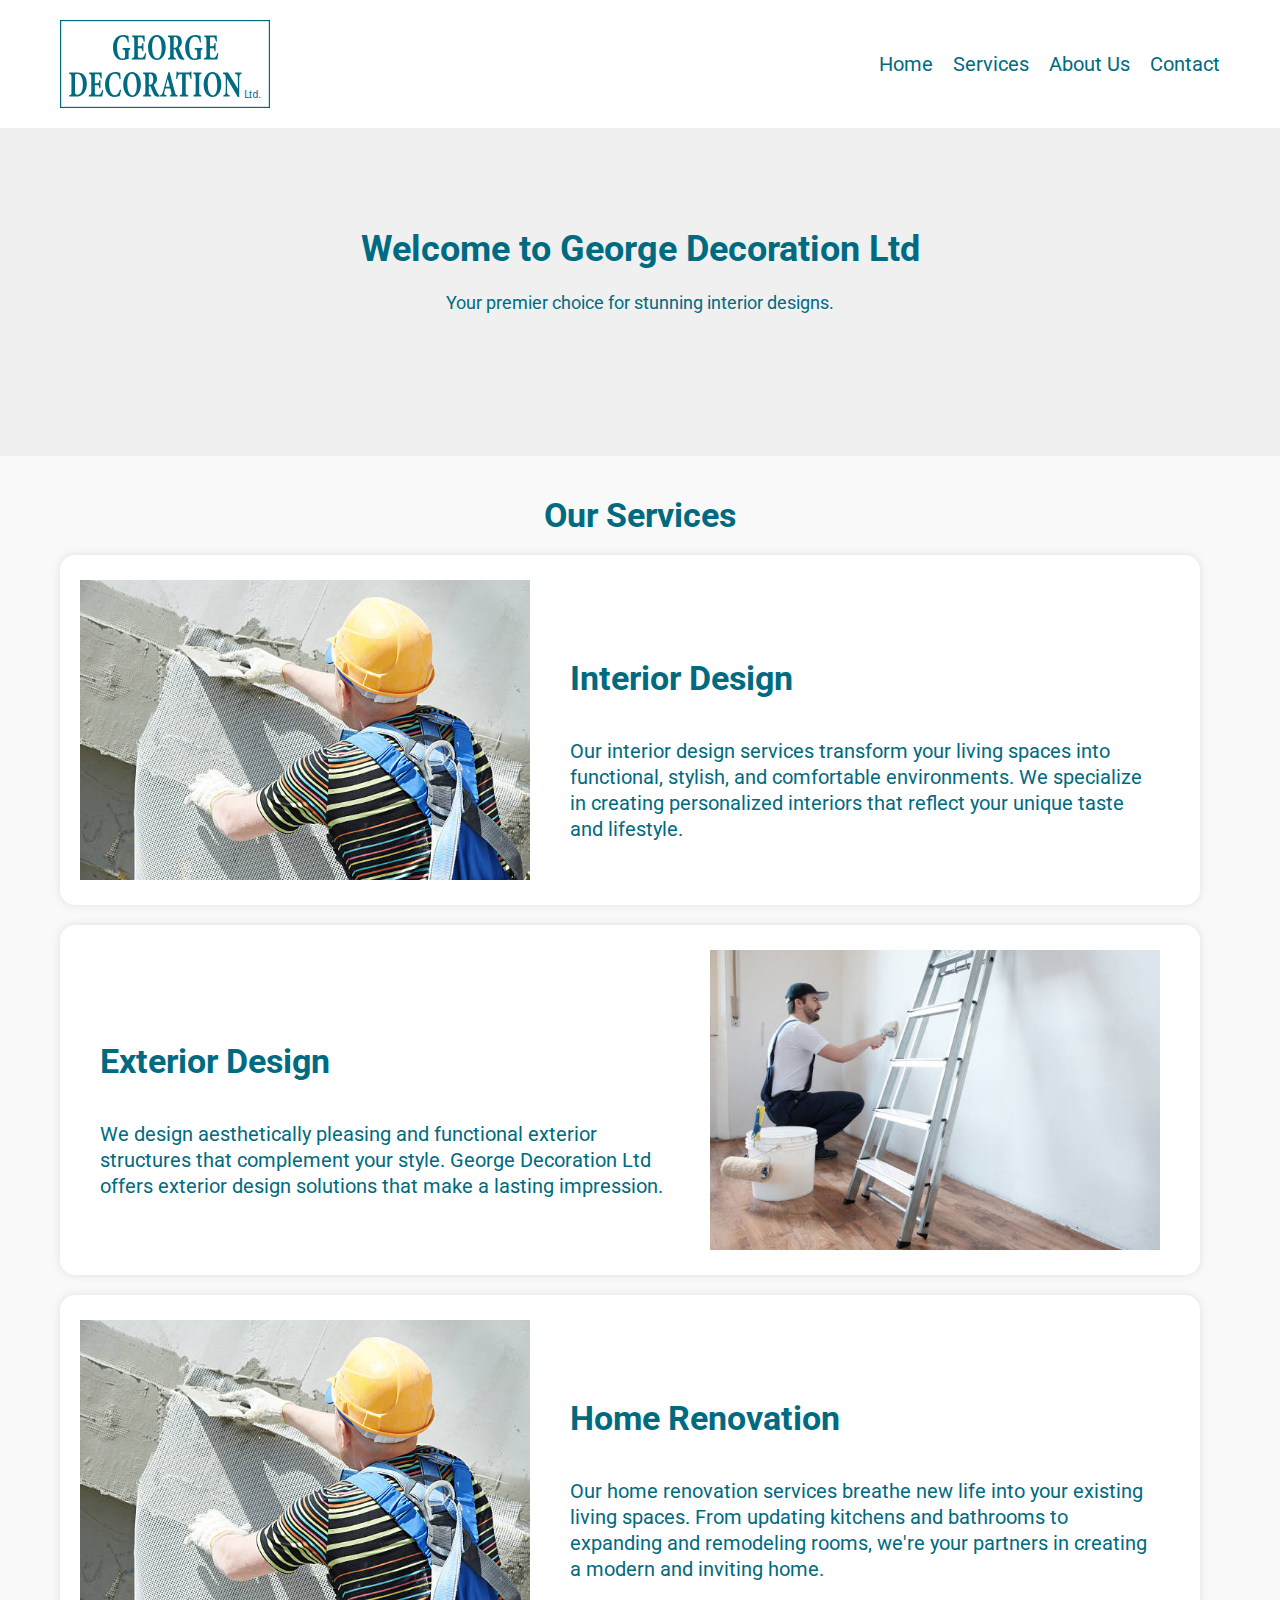
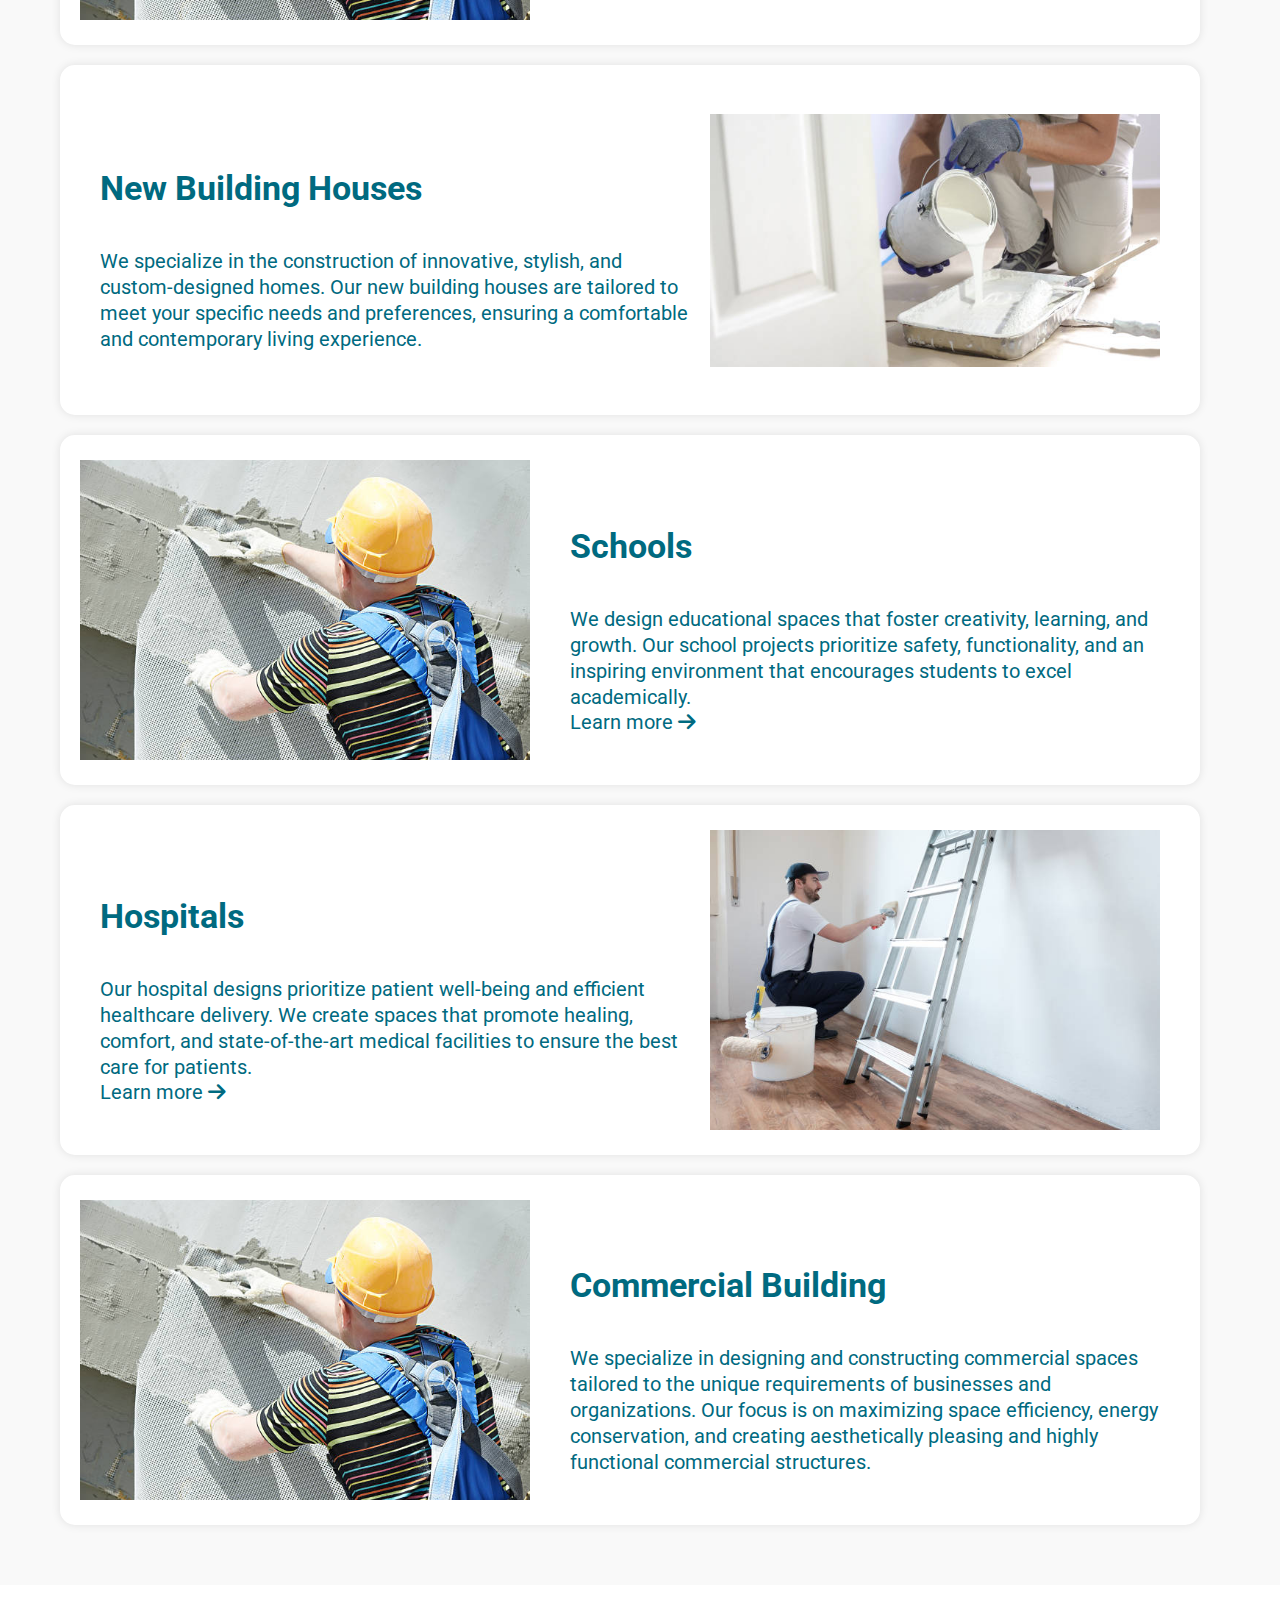
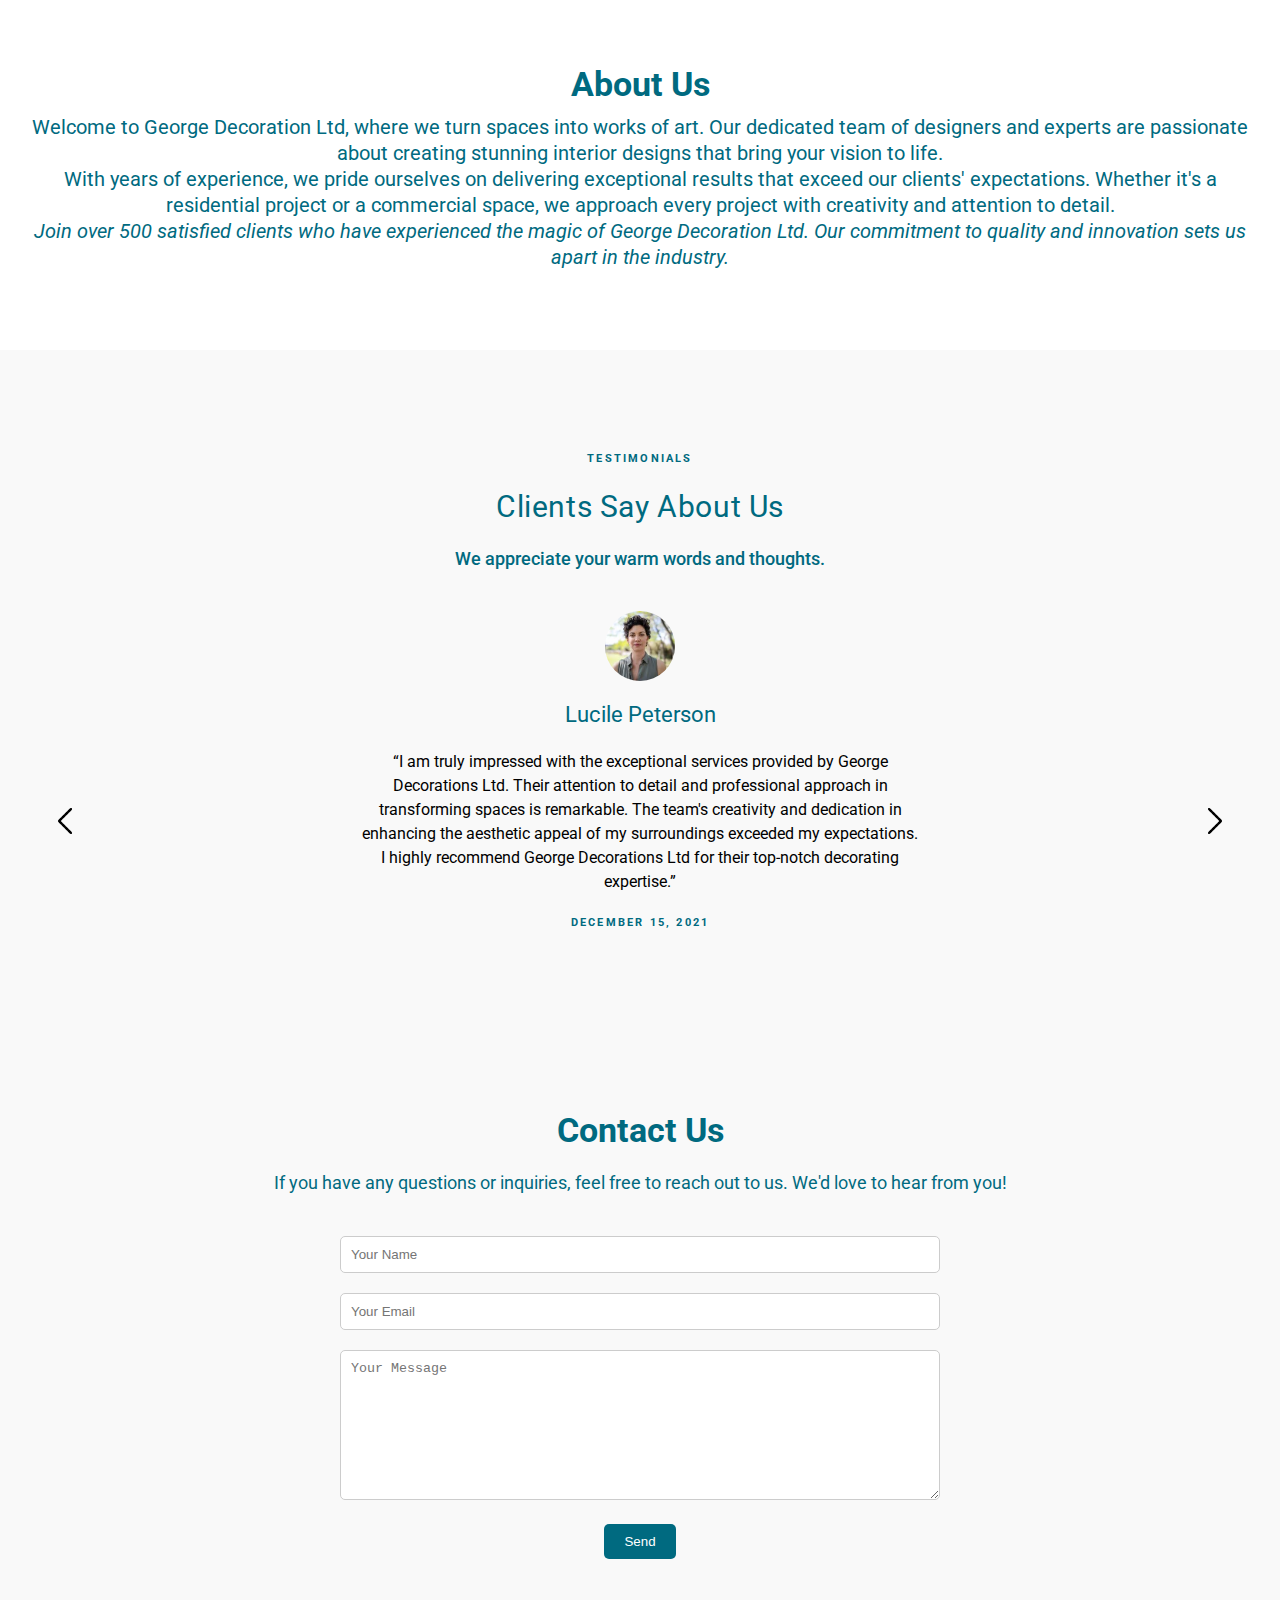
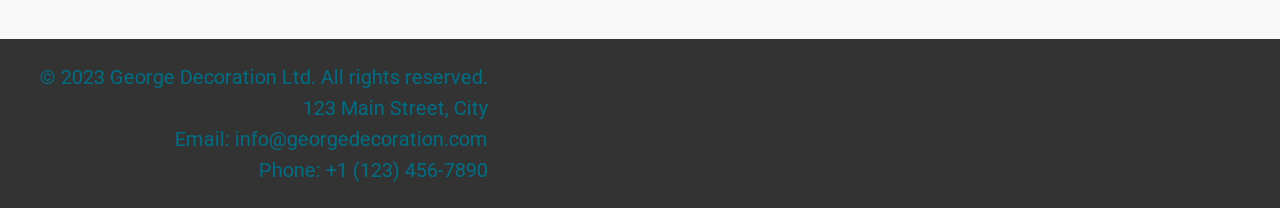
==== index.html @ 6adb6d07 "dd" ====
<!DOCTYPE html>
<html lang="en">
<head>
    <meta charset="UTF-8">
    <meta http-equiv="X-UA-Compatible" content="IE=edge"/>
    <meta name="viewport" content="width=device-width, initial-scale=1.0"/>
    <title>George Decorator Ltd.</title>
    <!--    <link rel="shortcut icon" type="image/png" href="./img/favicon-logo.png" sizes="96x96" />-->
    <link rel="stylesheet" href="./css/index.css">
    <link rel="preconnect" href="https://fonts.googleapis.com">
    <link rel="preconnect" href="https://fonts.gstatic.com" crossorigin>
    <link href="https://fonts.googleapis.com/css2?family=Roboto:wght@400;500;700&display=swap" rel="stylesheet">
    <link rel="stylesheet" href="https://cdnjs.cloudflare.com/ajax/libs/font-awesome/6.4.2/css/all.min.css">
</head>
<body>
<header>
    <nav>
        <div class="logo">
            <a href="#"><img src="img/logo-george-decorator-new-with-border.svg" alt=""></a>
        </div>
        <ul class="header__pages">
            <li><a href="#">Home</a></li>
            <li><a href="#services__section">Services</a></li>
            <li><a href="#about__section">About Us</a></li>
            <li><a href="#contact-section">Contact</a></li>
        </ul>
    </nav>
</header>
<main>
    <section class="get-started">
        <h1>Welcome to George Decoration Ltd</h1>
        <p>Your premier choice for stunning interior designs.</p>
    </section>

    <section class="services-container" id="services__section">
        <h2>Our Services</h2>
        <div class="services">
            <div class="service">
                <img src="img/istockphoto-149850343-612x612.jpg" alt="Interior Design">
                <div class="service-content">
                    <h2>Interior Design</h2>
                    <p>Our interior design services transform your living spaces into functional, stylish, and
                        comfortable environments. We specialize in creating personalized interiors that reflect your
                        unique taste and lifestyle.</p>
                </div>
            </div>
            <div class="service">
                <div class="service-content">
                    <h2>Exterior Design</h2>
                    <p>We design aesthetically pleasing and functional exterior structures that complement your style.
                        George Decoration Ltd offers exterior design solutions that make a lasting impression.</p>
                </div>
                <img src="img/istockphoto-921025912-612x612.jpg" alt="Exterior Design">
            </div>
            <div class="service">
                <img src="img/istockphoto-149850343-612x612.jpg" alt="Home Renovation">
                <div class="service-content">
                    <h2>Home Renovation</h2>
                    <p>Our home renovation services breathe new life into your existing living spaces. From updating
                        kitchens and bathrooms to expanding and remodeling rooms, we're your partners in creating a
                        modern and inviting home.</p>
                </div>
            </div>
            <div class="service">
                <div class="service-content">
                    <h2>New Building Houses</h2>
                    <p>We specialize in the construction of innovative, stylish, and custom-designed homes. Our new
                        building houses are tailored to meet your specific needs and preferences, ensuring a comfortable
                        and contemporary living experience.</p>
                </div>
                <img src="img/istockphoto-1221306297-612x612.jpg" alt="New Building Houses">
            </div>
                <div class="service service__school-section">
                    <img src="img/istockphoto-149850343-612x612.jpg" alt="Interior Design">
                    <div class="service-content">
                        <h2>Schools</h2>
                        <p>We design educational spaces that foster creativity, learning, and growth. Our school
                            projects prioritize safety, functionality, and an inspiring environment that encourages
                            students to excel academically.</p>
                            <a href="#school-page.html" class="services__link">
                                <div>
                                    <span>Learn more</span>
                                    <i class="fa-solid fa-arrow-right" style="color: var(--main-accent-color);"></i>
                                </div>
                            </a>
                    </div>
                </div>
                <div class="service service__hospital-section">
                    <div class="service-content">
                        <h2>Hospitals</h2>
                        <p>Our hospital designs prioritize patient well-being and efficient healthcare
                            delivery. We create spaces that promote healing, comfort, and state-of-the-art medical
                            facilities to ensure the best care for patients.</p>
                            <a href="#hospital-page.html" class="services__link">
                                <div>
                                    <span>Learn more</span>
                                    <i class="fa-solid fa-arrow-right" style="color: var(--main-accent-color);"></i>
                                </div>
                            </a>
                    </div>
                    <img src="img/istockphoto-921025912-612x612.jpg" alt="Exterior Design">
                   
                </div>
                <div class="service">
                    <img src="img/istockphoto-149850343-612x612.jpg" alt="Home Renovation">
                    <div class="service-content">
                        <h2>Commercial Building</h2>
                        <p>We specialize in designing and constructing commercial spaces tailored to the unique
                            requirements of businesses and organizations. Our focus is on maximizing space efficiency,
                            energy conservation, and creating aesthetically pleasing and highly functional commercial
                            structures.</p>
                    </div>
                </div>
            </div>
    </section>

    <!-- <section class="hospitals-container">
        <h2>Hospitals</h2>
    </section> -->

    <section class="about" id="about__section">
        <div class="about__content">
            <h2>About Us</h2>
            <div class="about__description">
                <div class="about__text">
                    <p>Welcome to George Decoration Ltd, where we turn spaces into works of art. Our dedicated team of
                        designers and experts are passionate about creating stunning interior designs that bring your
                        vision to life.</p>
                    <p>With years of experience, we pride ourselves on delivering exceptional results that exceed our
                        clients' expectations. Whether it's a residential project or a commercial space, we approach
                        every project with creativity and attention to detail.</p>
                    <p>Join over 500 satisfied clients who have experienced the magic of George Decoration Ltd. Our
                        commitment to quality and innovation sets us apart in the industry.</p>
                </div>
            </div>
        </div>
    </section>

    <section class="testimonials-container">
        <div class="testimonials">
            <div class="container">
<!--                <div class="testimonials__images image">-->
<!--                    <img src="img/istockphoto-149850343-612x612.jpg" alt="yoga pose" class="image__item"/>-->
<!--                    <img src="img/istockphoto-186741762-612x612.jpg" alt="yoga pose" class="image__item"/>-->
<!--                    <img src="img/istockphoto-1003471956-612x612.jpg" alt="yoga pose" class="image__item"/>-->
<!--                    <img src="img/istockphoto-1007607572-612x612.jpg" alt="yoga pose" class="image__item"/>-->
<!--                    <img src="img/istockphoto-1221306297-612x612.jpg" alt="yoga pose" class="image__item"/>-->
<!--                </div>-->
                <div class="testimonials__text">
                    <h2 class="testimonials__title">TESTIMONIALS</h2>
                    <p class="testimonials__text-testimonials subtitle">Clients Say About Us </p>
                    <p class="testimonials__sub-title">
                        We appreciate your warm words and thoughts.
                    </p>
                </div>
                <div class="testimonials__slider-container">
                    <img class="prev-button" src="img/icons8-back-50.png" alt="Prev button">
                    <div class="testimonials__slider slider">

                        <div class="slider__body">
                            <div class="slider__item">
                                <img src="img/portrait_woman_1.jpg" alt="Lucile Peterson" class="slider__image"/>
                                <h3 class="slider__name">Lucile Peterson</h3>
                                <p class="slider__text">
                                    “I am truly impressed with the exceptional services provided by George Decorations
                                    Ltd. Their attention to detail and professional approach in transforming spaces is
                                    remarkable. The team's creativity and dedication in enhancing the aesthetic appeal
                                    of my surroundings exceeded my expectations. I highly recommend George Decorations
                                    Ltd for their top-notch decorating expertise.”
                                </p>
                                <p class="slider__date">DECEMBER 15, 2021</p>
                            </div>
                            <div class="slider__item">
                                <img src="img/portrait-woman-3.jpg" alt="Gillian Adler" class="slider__image"/>
                                <h3 class="slider__name">Gillian Adler</h3>
                                <p class="slider__text">
                                    “I had the pleasure of working with George Decorations Ltd, and I must say, they
                                    made my dream interior come to life. Their impeccable taste and attention to detail
                                    transformed my space into a true work of art. I'm incredibly happy with the results
                                    and would highly recommend them to anyone looking to elevate their home or office
                                    decor.”
                                </p>
                                <p class="slider__date">MARCH 02, 2022</p>
                            </div>
                            <div class="slider__item">
                                <img src="img/" alt="Ashley Parson" class="slider__image"/>
                                <h3 class="slider__name">Ashley Parson</h3>
                                <p class="slider__text">
                                    “I recently hired George Decorations Ltd for a home renovation project, and I
                                    couldn't be more satisfied with their work. Their skilled team not only met but
                                    exceeded my expectations. The quality of their craftsmanship is exceptional, and
                                    their ability to bring innovative design ideas to life is truly impressive. George
                                    Decorations Ltd is the go-to choice for anyone seeking top-notch decor services.”
                                </p>
                                <p class="slider__date">NOVEMBER 12, 2022</p>
                            </div>
                            <div class="slider__item">
                                <img src="img/ashley.png" alt="Ashley Parson" class="slider__image"/>
                                <h3 class="slider__name">Ashley Parson</h3>
                                <p class="slider__text">
                                    “As a business owner, I needed a fresh look for my office space, and George
                                    Decorations Ltd delivered beyond my imagination. Their expertise in creating a
                                    professional yet inviting atmosphere was evident from day one. The team's
                                    professionalism and commitment to meeting deadlines were outstanding. I highly
                                    recommend George Decorations Ltd for all your commercial decorating needs.”
                                </p>
                                <p class="slider__date">May 06, 2023</p>
                            </div>
                        </div>

                    </div>
                    <img class="next-button" src="img/icons8-forward-50.png" alt="Next button">
                </div>
            </div>
        </div>
    </section>
    <section class="contact" id="contact-section">
        <div class="contact-content">
            <h2>Contact Us</h2>
            <p>If you have any questions or inquiries, feel free to reach out to us. We'd love to hear from you!</p>
            <form id="contact-form-formspree" class="contact-form" action="https://formsubmit.co/martamykhailyna608@gmail.com" method="POST">
                <input name="name" type="text" placeholder="Your Name" required>
                <input name="email" type="email" placeholder="Your Email" required>
                <!-- <input type="hidden" name="_next" value="https://lovely-dusk-cd996d.netlify.app/"> -->
                <textarea type="message" placeholder="Your Message" required></textarea>
                <button type="submit">Send</button>
            </form> 
            <div id="contact-form-status"></div>
        </div>
    </section>
</main>
<footer>
    <div class="footer-content">
        <div class="footer-text">
            <p>&copy; 2023 George Decoration Ltd. All rights reserved.</p>
            <p>123 Main Street, City</p>
            <p>Email: info@georgedecoration.com</p>
            <p>Phone: +1 (123) 456-7890</p>
        </div>
    </div>
</footer>
<script src="js/testimonials-slider.js"></script>
<!-- <script src="js/contact-form.js"></script> -->
</body>
</html>
---- css/index.css ----
@import "common.css";
@import "header.css";
@import "get-strated.css";
@import "about-us.css";
@import "services.css";
@import "hospital-section.css";
@import "blog.css";
@import "testimonials.css";
@import "contact.css";
@import "footer.css";
@import "thank-you-contact-form.css";
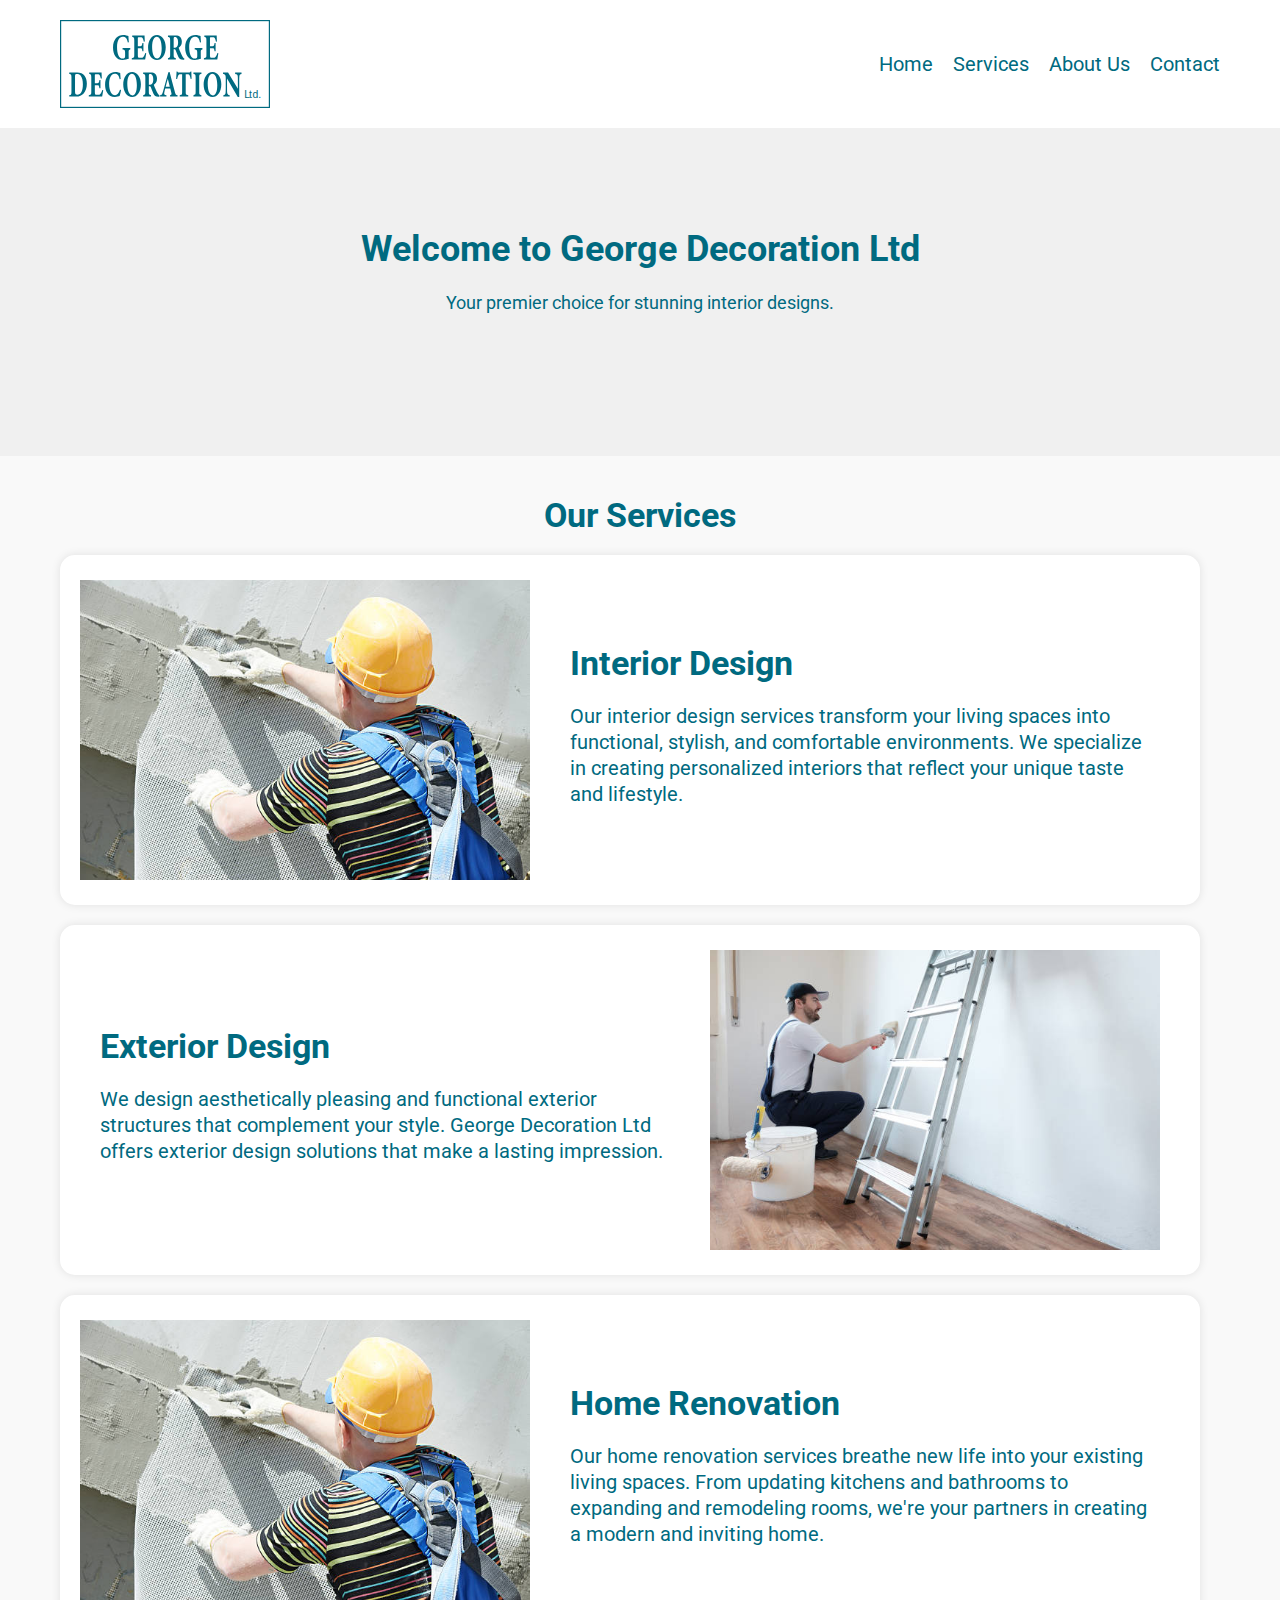
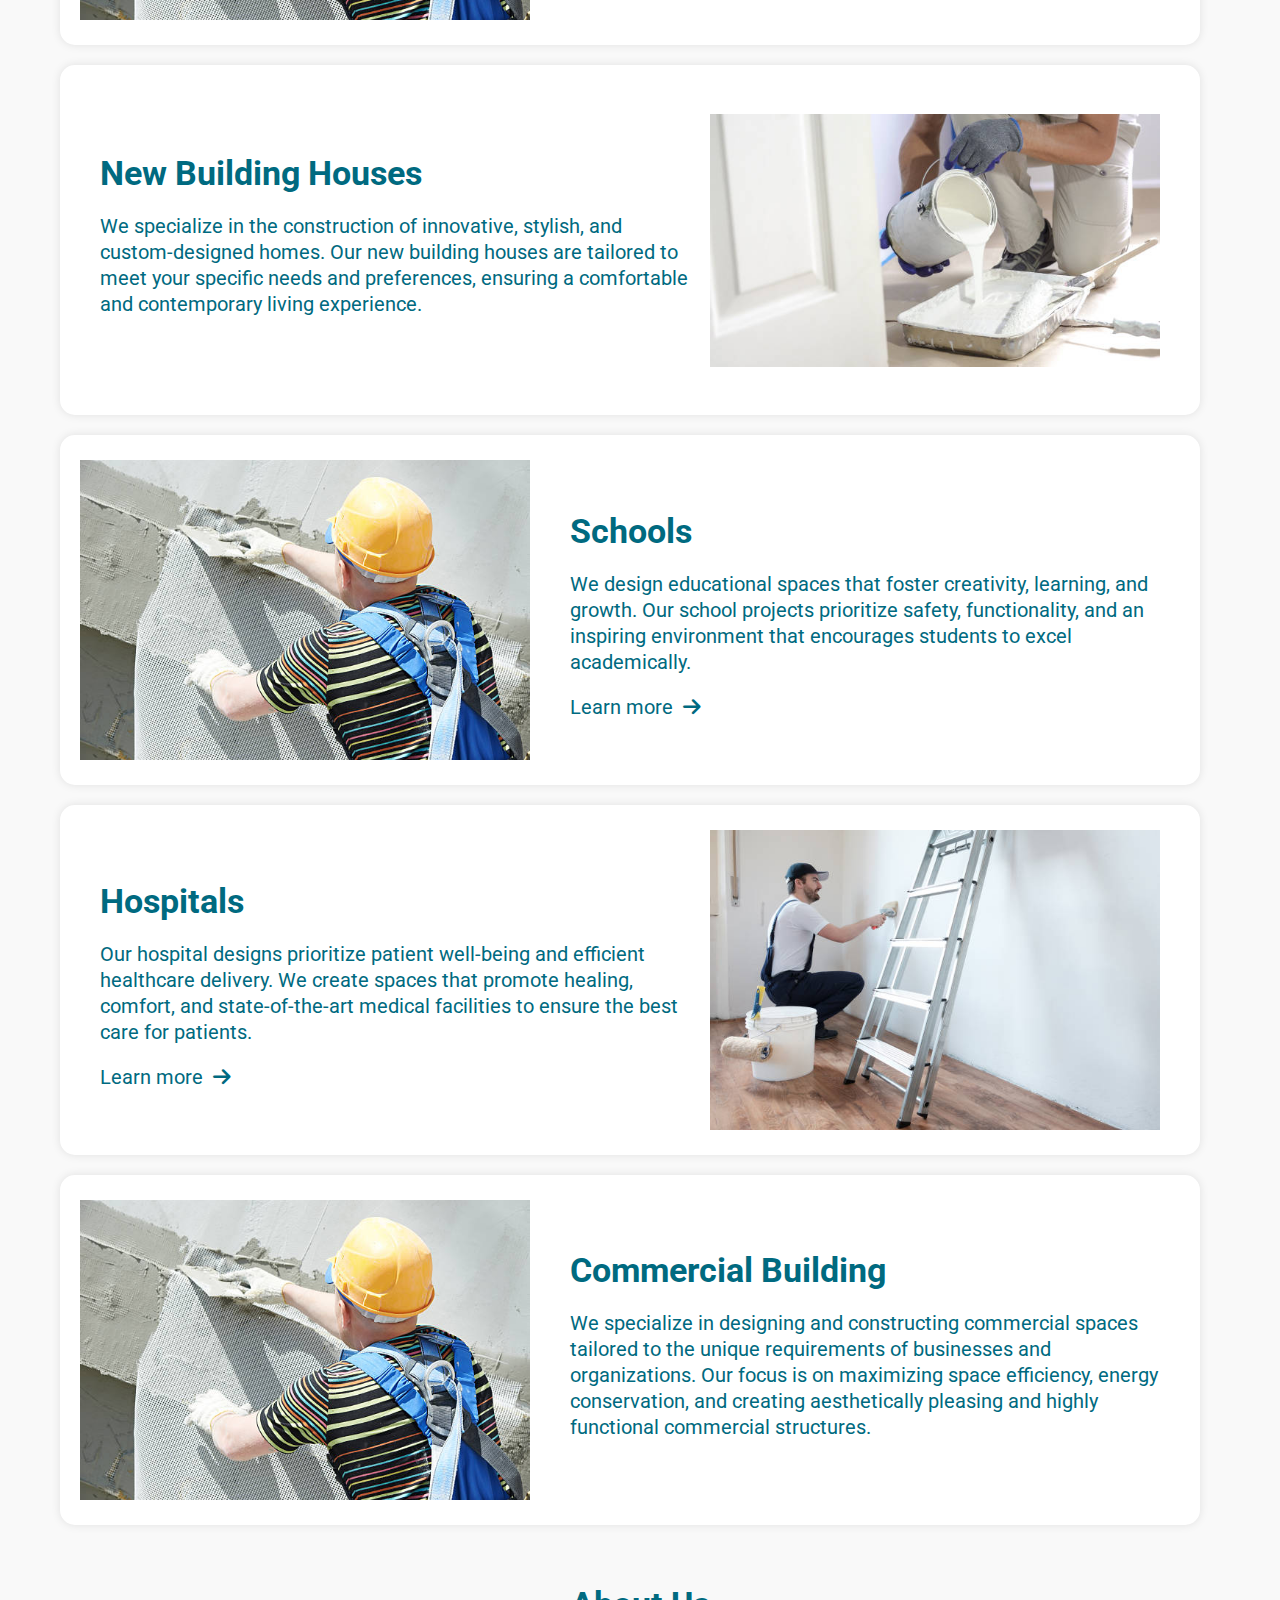
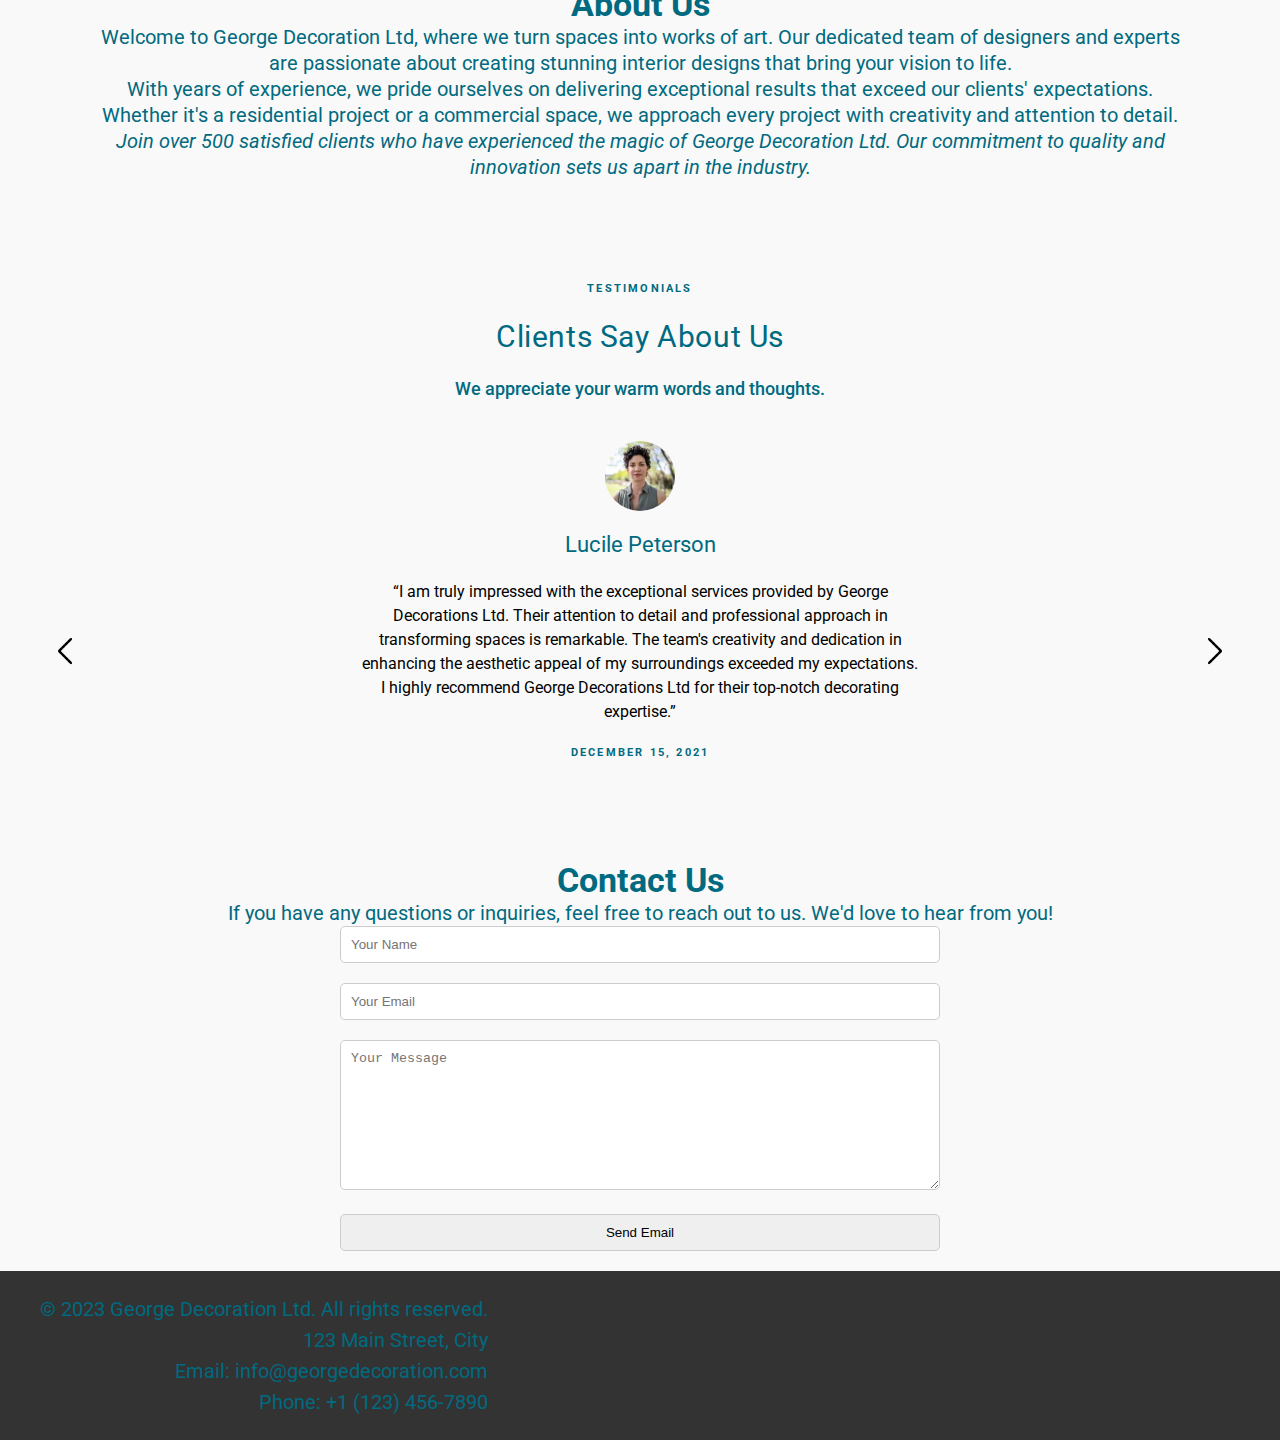
==== commit 8699254d: "df" ====
--- a/index.html
+++ b/index.html
@@ -22,7 +22,7 @@
             <li><a href="#">Home</a></li>
             <li><a href="#services__section">Services</a></li>
             <li><a href="#about__section">About Us</a></li>
-            <li><a href="#contact-section">Contact</a></li>
+            <li><a href="#contact__section">Contact</a></li>
         </ul>
     </nav>
 </header>
@@ -77,7 +77,7 @@
                         <p>We design educational spaces that foster creativity, learning, and growth. Our school
                             projects prioritize safety, functionality, and an inspiring environment that encourages
                             students to excel academically.</p>
-                            <a href="#school-page.html" class="services__link">
+                            <a href="schools-page.html" class="services__link">
                                 <div>
                                     <span>Learn more</span>
                                     <i class="fa-solid fa-arrow-right" style="color: var(--main-accent-color);"></i>
@@ -91,7 +91,7 @@
                         <p>Our hospital designs prioritize patient well-being and efficient healthcare
                             delivery. We create spaces that promote healing, comfort, and state-of-the-art medical
                             facilities to ensure the best care for patients.</p>
-                            <a href="#hospital-page.html" class="services__link">
+                            <a href="hospitals-page.html" class="services__link">
                                 <div>
                                     <span>Learn more</span>
                                     <i class="fa-solid fa-arrow-right" style="color: var(--main-accent-color);"></i>
@@ -99,7 +99,6 @@
                             </a>
                     </div>
                     <img src="img/istockphoto-921025912-612x612.jpg" alt="Exterior Design">
-                   
                 </div>
                 <div class="service">
                     <img src="img/istockphoto-149850343-612x612.jpg" alt="Home Renovation">
@@ -114,11 +113,7 @@
             </div>
     </section>
 
-    <!-- <section class="hospitals-container">
-        <h2>Hospitals</h2>
-    </section> -->
-
-    <section class="about" id="about__section">
+    <section class="about__section" id="about__section">
         <div class="about__content">
             <h2>About Us</h2>
             <div class="about__description">
@@ -214,16 +209,15 @@
             </div>
         </div>
     </section>
-    <section class="contact" id="contact-section">
+    <section class="contact__section" id="contact-section">
         <div class="contact-content">
             <h2>Contact Us</h2>
             <p>If you have any questions or inquiries, feel free to reach out to us. We'd love to hear from you!</p>
-            <form id="contact-form-formspree" class="contact-form" action="https://formsubmit.co/martamykhailyna608@gmail.com" method="POST">
-                <input name="name" type="text" placeholder="Your Name" required>
-                <input name="email" type="email" placeholder="Your Email" required>
-                <!-- <input type="hidden" name="_next" value="https://lovely-dusk-cd996d.netlify.app/"> -->
-                <textarea type="message" placeholder="Your Message" required></textarea>
-                <button type="submit">Send</button>
+            <form id="contact-form-formspree" class="contact-form" method="POST">
+                <input name="Name" type="text" id="name" placeholder="Your Name" required>
+                <input name="Email" id="email" type="email" placeholder="Your Email" required>
+                <textarea placeholder="Your Message" required></textarea>
+                <input type="submit" value="Send Email">
             </form> 
             <div id="contact-form-status"></div>
         </div>
@@ -240,6 +234,5 @@
     </div>
 </footer>
 <script src="js/testimonials-slider.js"></script>
-<!-- <script src="js/contact-form.js"></script> -->
 </body>
 </html>
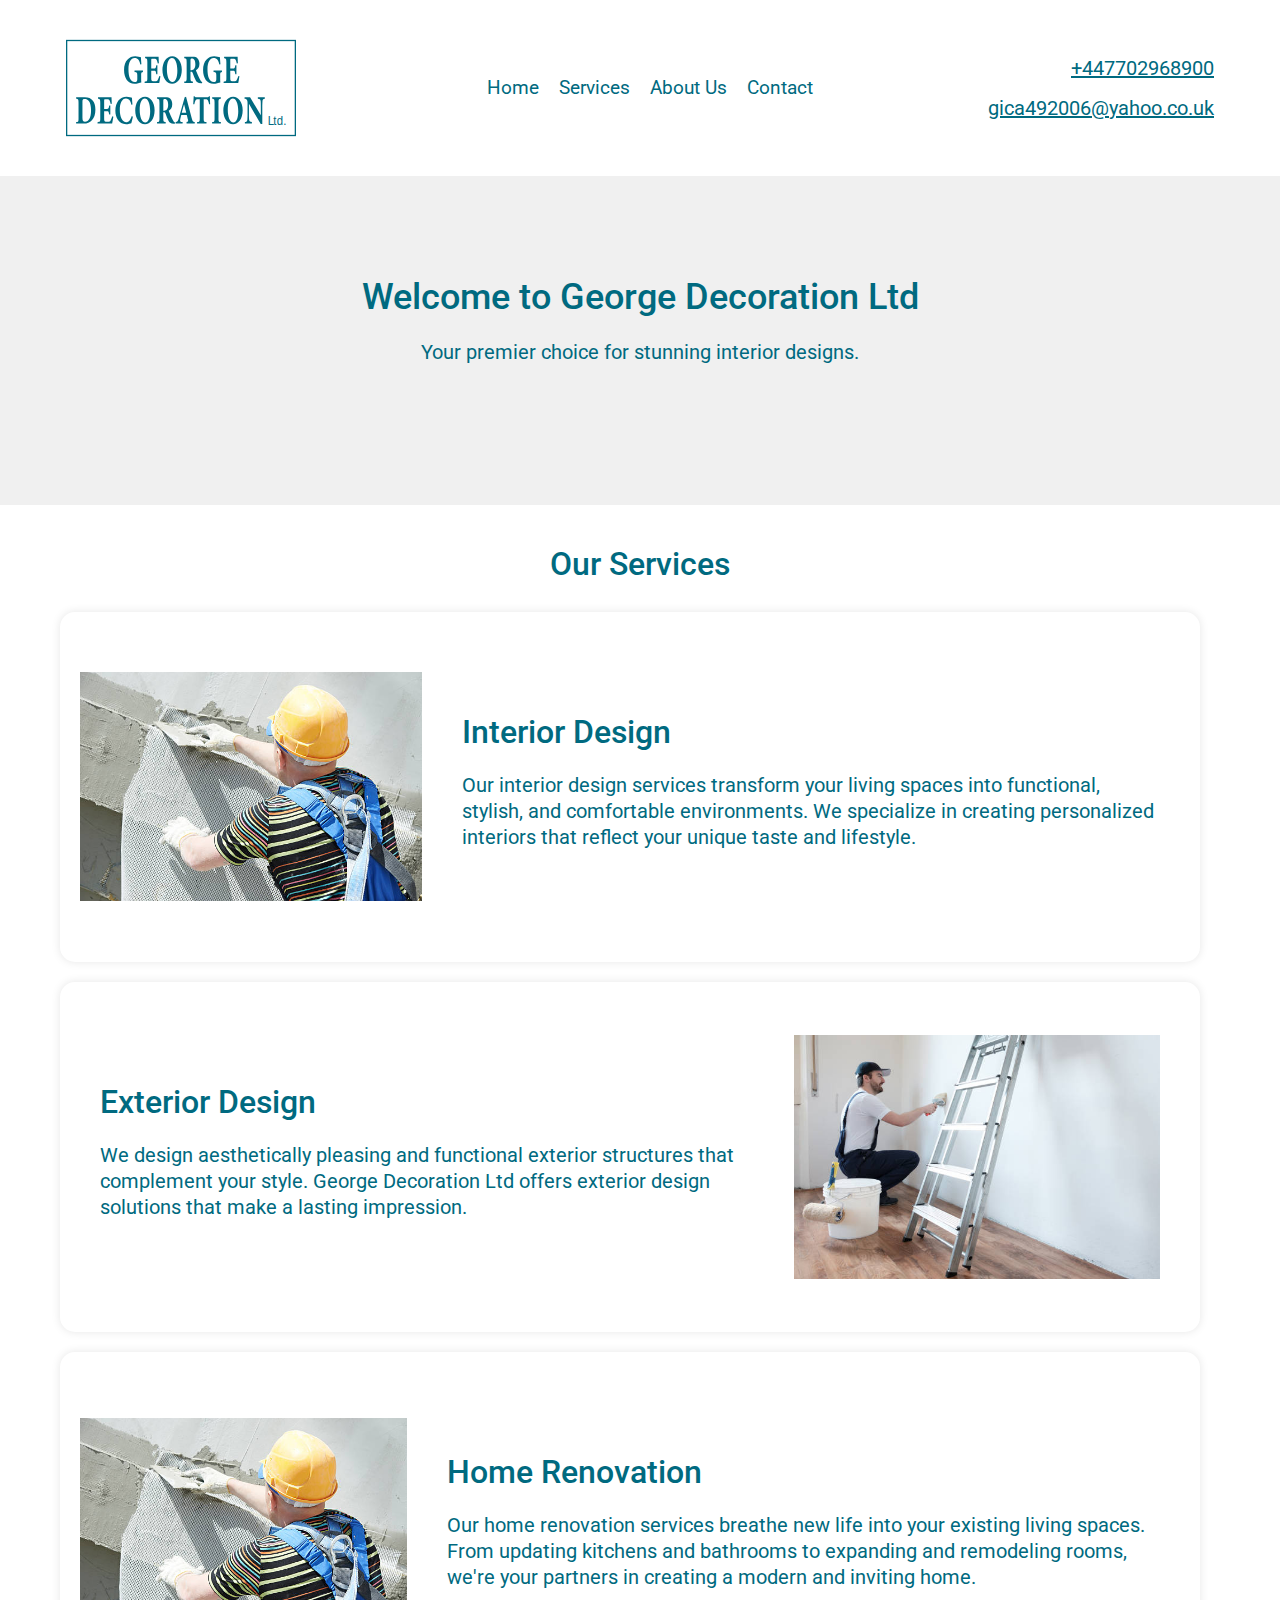
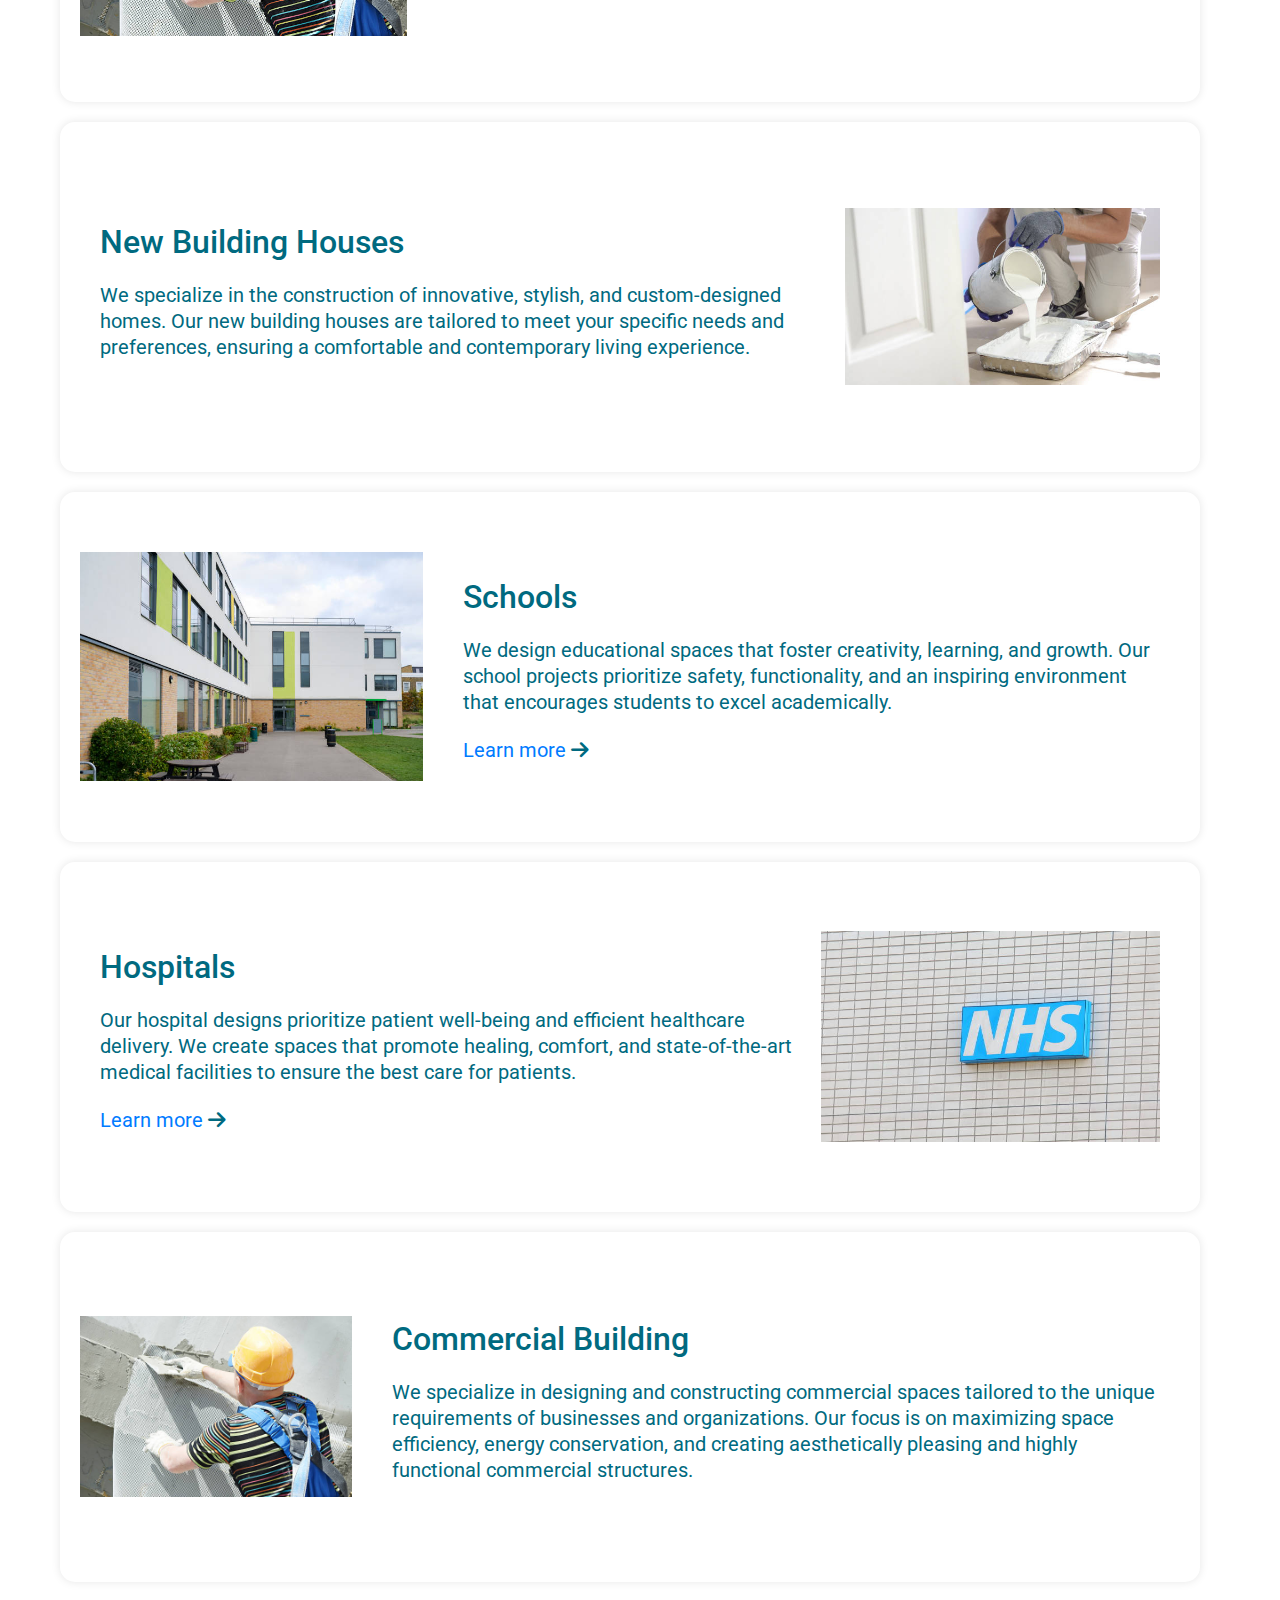
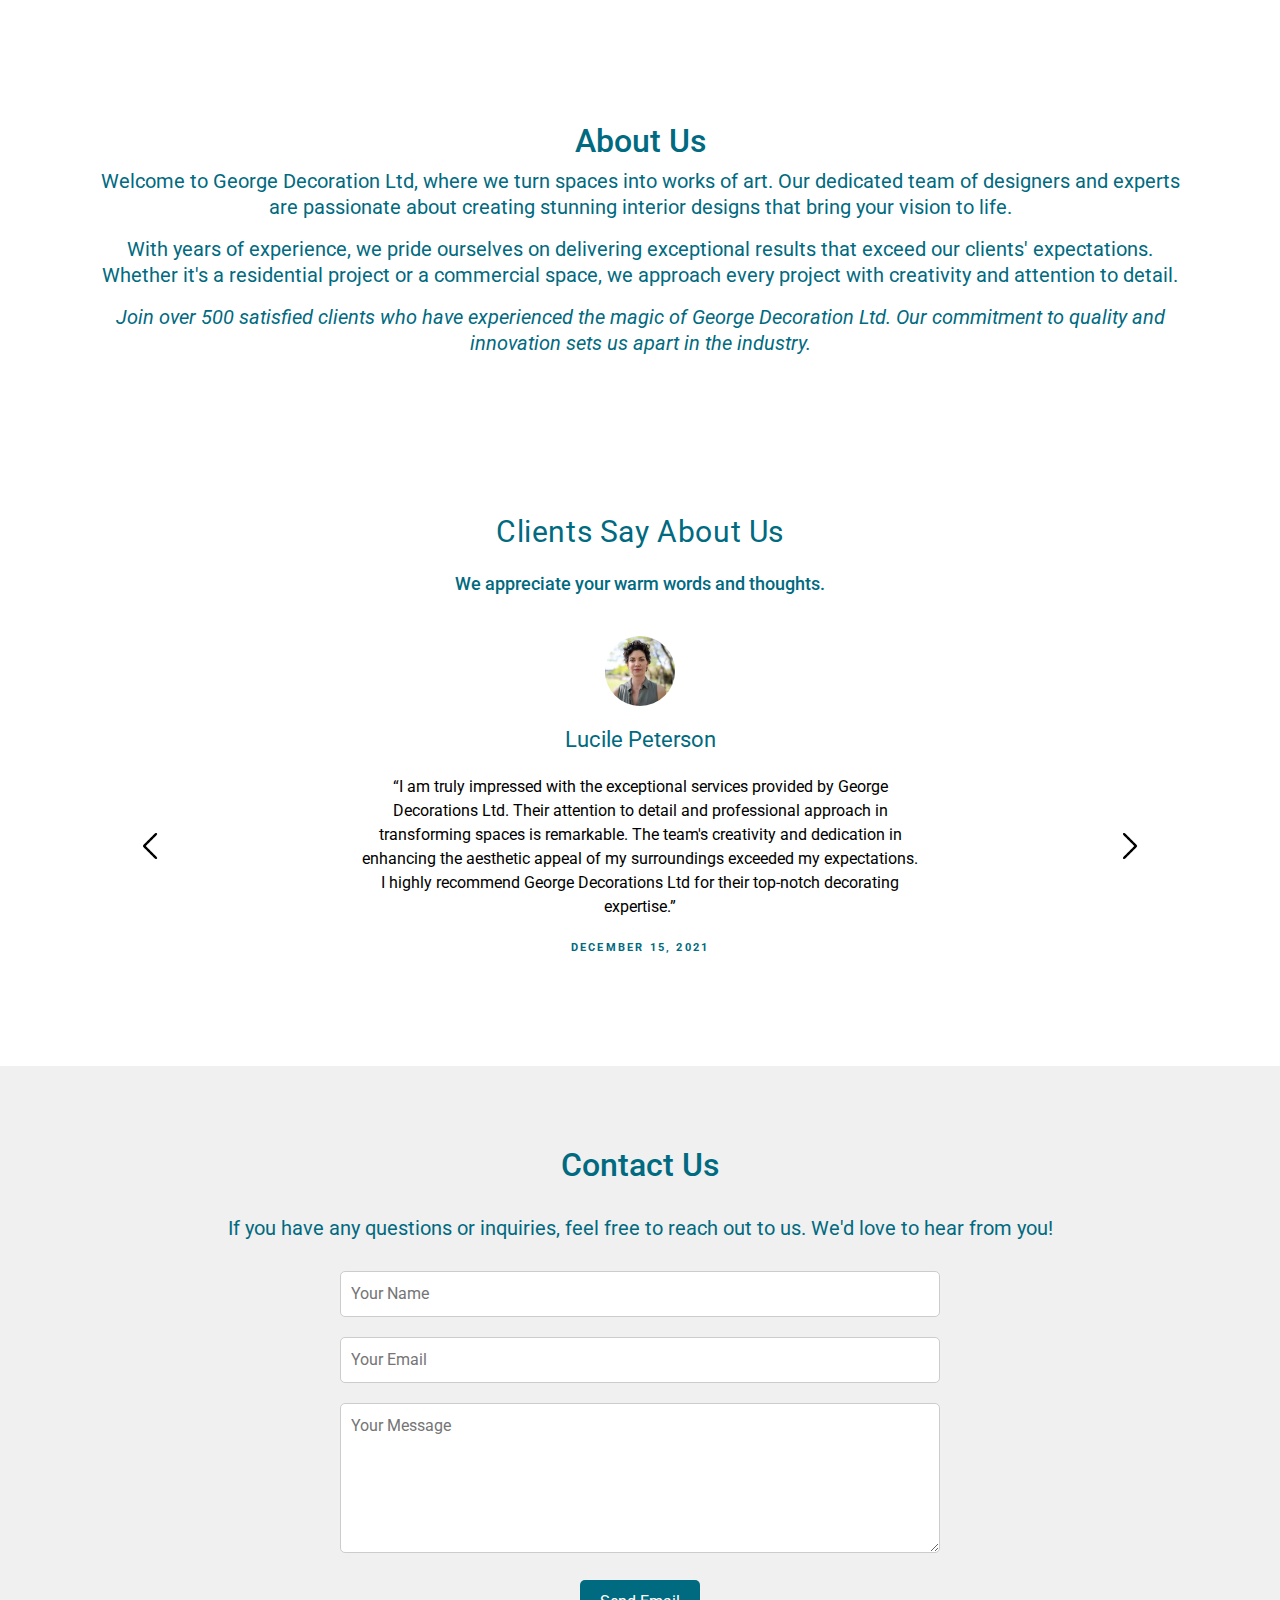
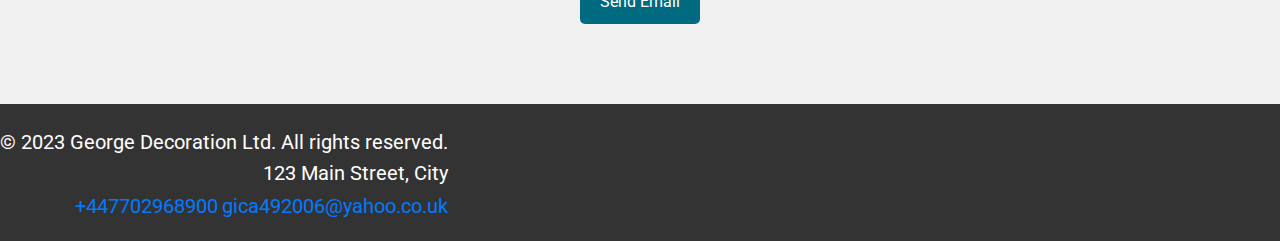
==== commit c5fc99c3: "dfsd" ====
--- a/index.html
+++ b/index.html
@@ -11,19 +11,70 @@
     <link rel="preconnect" href="https://fonts.gstatic.com" crossorigin>
     <link href="https://fonts.googleapis.com/css2?family=Roboto:wght@400;500;700&display=swap" rel="stylesheet">
     <link rel="stylesheet" href="https://cdnjs.cloudflare.com/ajax/libs/font-awesome/6.4.2/css/all.min.css">
+    <link rel="stylesheet" href="https://cdn.jsdelivr.net/npm/bootstrap@4.0.0/dist/css/bootstrap.min.css"
+        integrity="sha384-Gn5384xqQ1aoWXA+058RXPxPg6fy4IWvTNh0E263XmFcJlSAwiGgFAW/dAiS6JXm" crossorigin="anonymous">
 </head>
 <body>
+    <div class="landing">
 <header>
-    <nav>
-        <div class="logo">
+    <nav class=" navbar-expand-lg navbar">
+        <a class="navbar-brand logo" href="#"><img src="img/logo-george-decorator-new-with-border.svg" alt=""></a>
+        <button class="navbar-toggler" type="button" data-toggle="collapse" data-target="#navbarNavAltMarkup"
+            aria-controls="navbarNavAltMarkup" aria-expanded="false" aria-label="Toggle navigation">
+            <span class="navbar-toggler-icon"><i class="fa-solid fa-bars"></i></span>
+        </button>
+        <div class="collapse navbar-collapse" id="navbarNavAltMarkup">
+            <div class="navbar-nav header__pages header-text-style">
+                <a class="nav-item nav-link active pr-0 pl-0" href="#"><span class="nav-link-text">Home</span> <span class="sr-only">(current)</span></a>
+                <a class="nav-item nav-link pr-0 pl-0" href="#services__section"><span class="nav-link-text">Services</span></a>
+                <a class="nav-item nav-link pr-0 pl-0" href="#about__section"><span class="nav-link-text">About Us</span></a>
+                <a class="nav-item nav-link pr-0 pl-0" href="#contact__section"><span class="nav-link-text">Contact</span></a>
+            </div>
+            <div class="header__contacts header-text-style">
+                <a class="nav-link p-0" href="tel: +447702968900" style="margin-bottom:10px">+447702968900</a>
+                <a class="nav-link p-0" href="mailto:gica492006@yahoo.co.uk">gica492006@yahoo.co.uk</a>
+            </div>
+        </div>
+    </nav>
+<!-- <nav class="navbar navbar-expand-lg">
+    <button class="navbar-toggler" type="button" data-toggle="collapse" data-target="#navbarTogglerDemo01"
+        aria-controls="navbarTogglerDemo01" aria-expanded="false" aria-label="Toggle navigation">
+        <span class="navbar-toggler-icon"><i class="fa-solid fa-bars"></i></span>
+    </button>
+    <div class="collapse navbar-collapse" id="navbarTogglerDemo01">
+        <a class=" navbar-brand logo" href="#"><img src="img/logo-george-decorator-new-with-border.svg" alt=""></a>
+        <ul class=" navbar-nav header__pages header-text-style">
+            <li class="nav-item">
+                <a class="header-link" href="#">Home </a>
+            </li>
+            <li class="nav-item">
+                <a class="header-link" href="#services__section">Services</a>
+            </li>
+            <li class="nav-item">
+                <a class="header-link" href="#about__section">About Us</a>
+            </li>
+            <li class="nav-item">
+                <a class="header-link" href="#contact__section">Contact</a>
+            </li>
+        </ul>
+        <div class="header__contacts header-text-style">
+            <a class="header-link" href="tel: +447702968900" style="margin-bottom:10px">+447702968900</a>
+            <a class="header-link" href="mailto:gica492006@yahoo.co.uk">gica492006@yahoo.co.uk</a>
+        </div>
+    </div> -->
+        <!-- <div class="logo">
             <a href="#"><img src="img/logo-george-decorator-new-with-border.svg" alt=""></a>
-        </div>
-        <ul class="header__pages">
+        </div> -->
+        <!-- <ul class="header__pages header-text-style">
             <li><a href="#">Home</a></li>
             <li><a href="#services__section">Services</a></li>
             <li><a href="#about__section">About Us</a></li>
             <li><a href="#contact__section">Contact</a></li>
         </ul>
+        <div class="header__contacts header-text-style">
+            <a href="tel: +447702968900" style="margin-bottom:10px">+447702968900</a>
+            <a href="mailto:gica492006@yahoo.co.uk">gica492006@yahoo.co.uk</a>
+        </div> -->
     </nav>
 </header>
 <main>
@@ -36,7 +87,7 @@
         <h2>Our Services</h2>
         <div class="services">
             <div class="service">
-                <img src="img/istockphoto-149850343-612x612.jpg" alt="Interior Design">
+               <div class="services-photo-container"><img src="img/istockphoto-149850343-612x612.jpg" alt="Interior Design"></div> 
                 <div class="service-content">
                     <h2>Interior Design</h2>
                     <p>Our interior design services transform your living spaces into functional, stylish, and
@@ -50,10 +101,10 @@
                     <p>We design aesthetically pleasing and functional exterior structures that complement your style.
                         George Decoration Ltd offers exterior design solutions that make a lasting impression.</p>
                 </div>
-                <img src="img/istockphoto-921025912-612x612.jpg" alt="Exterior Design">
-            </div>
-            <div class="service">
-                <img src="img/istockphoto-149850343-612x612.jpg" alt="Home Renovation">
+                <div class="services-photo-container"><img src="img/istockphoto-921025912-612x612.jpg" alt="Exterior Design"></div>
+            </div>
+            <div class="service">
+                <div class="services-photo-container"><img src="img/istockphoto-149850343-612x612.jpg" alt="Home Renovation"></div>
                 <div class="service-content">
                     <h2>Home Renovation</h2>
                     <p>Our home renovation services breathe new life into your existing living spaces. From updating
@@ -68,10 +119,10 @@
                         building houses are tailored to meet your specific needs and preferences, ensuring a comfortable
                         and contemporary living experience.</p>
                 </div>
-                <img src="img/istockphoto-1221306297-612x612.jpg" alt="New Building Houses">
+                <div class="services-photo-container"><img src="img/istockphoto-1221306297-612x612.jpg" alt="New Building Houses"></div>
             </div>
                 <div class="service service__school-section">
-                    <img src="img/istockphoto-149850343-612x612.jpg" alt="Interior Design">
+                    <div class="services-photo-container"><img src="img/school-photo-3.jpg" alt="Interior Design"></div>
                     <div class="service-content">
                         <h2>Schools</h2>
                         <p>We design educational spaces that foster creativity, learning, and growth. Our school
@@ -98,10 +149,10 @@
                                 </div>
                             </a>
                     </div>
-                    <img src="img/istockphoto-921025912-612x612.jpg" alt="Exterior Design">
+                    <div class="services-photo-container"><img src="img/hospital-logo-photo-2.jpg" alt="NHS"></div>
                 </div>
                 <div class="service">
-                    <img src="img/istockphoto-149850343-612x612.jpg" alt="Home Renovation">
+                    <div class="services-photo-container"><img src="img/istockphoto-149850343-612x612.jpg" alt="Home Renovation"></div>
                     <div class="service-content">
                         <h2>Commercial Building</h2>
                         <p>We specialize in designing and constructing commercial spaces tailored to the unique
@@ -134,15 +185,7 @@
     <section class="testimonials-container">
         <div class="testimonials">
             <div class="container">
-<!--                <div class="testimonials__images image">-->
-<!--                    <img src="img/istockphoto-149850343-612x612.jpg" alt="yoga pose" class="image__item"/>-->
-<!--                    <img src="img/istockphoto-186741762-612x612.jpg" alt="yoga pose" class="image__item"/>-->
-<!--                    <img src="img/istockphoto-1003471956-612x612.jpg" alt="yoga pose" class="image__item"/>-->
-<!--                    <img src="img/istockphoto-1007607572-612x612.jpg" alt="yoga pose" class="image__item"/>-->
-<!--                    <img src="img/istockphoto-1221306297-612x612.jpg" alt="yoga pose" class="image__item"/>-->
-<!--                </div>-->
                 <div class="testimonials__text">
-                    <h2 class="testimonials__title">TESTIMONIALS</h2>
                     <p class="testimonials__text-testimonials subtitle">Clients Say About Us </p>
                     <p class="testimonials__sub-title">
                         We appreciate your warm words and thoughts.
@@ -151,7 +194,6 @@
                 <div class="testimonials__slider-container">
                     <img class="prev-button" src="img/icons8-back-50.png" alt="Prev button">
                     <div class="testimonials__slider slider">
-
                         <div class="slider__body">
                             <div class="slider__item">
                                 <img src="img/portrait_woman_1.jpg" alt="Lucile Peterson" class="slider__image"/>
@@ -217,7 +259,7 @@
                 <input name="Name" type="text" id="name" placeholder="Your Name" required>
                 <input name="Email" id="email" type="email" placeholder="Your Email" required>
                 <textarea placeholder="Your Message" required></textarea>
-                <input type="submit" value="Send Email">
+            <button class="contact-form__btn-send">Send Email</button>
             </form> 
             <div id="contact-form-status"></div>
         </div>
@@ -228,11 +270,21 @@
         <div class="footer-text">
             <p>&copy; 2023 George Decoration Ltd. All rights reserved.</p>
             <p>123 Main Street, City</p>
-            <p>Email: info@georgedecoration.com</p>
-            <p>Phone: +1 (123) 456-7890</p>
+            <a href="tel: +447702968900" style="margin-bottom:10px">+447702968900</a>
+            <a href="mailto:gica492006@yahoo.co.uk">gica492006@yahoo.co.uk</a>
         </div>
     </div>
 </footer>
+<script src="https://code.jquery.com/jquery-3.2.1.slim.min.js"
+    integrity="sha384-KJ3o2DKtIkvYIK3UENzmM7KCkRr/rE9/Qpg6aAZGJwFDMVNA/GpGFF93hXpG5KkN"
+    crossorigin="anonymous"></script>
+<script src="https://cdn.jsdelivr.net/npm/popper.js@1.12.9/dist/umd/popper.min.js"
+    integrity="sha384-ApNbgh9B+Y1QKtv3Rn7W3mgPxhU9K/ScQsAP7hUibX39j7fakFPskvXusvfa0b4Q"
+    crossorigin="anonymous"></script>
+<script src="https://cdn.jsdelivr.net/npm/bootstrap@4.0.0/dist/js/bootstrap.min.js"
+    integrity="sha384-JZR6Spejh4U02d8jOt6vLEHfe/JQGiRRSQQxSfFWpi1MquVdAyjUar5+76PVCmYl"
+    crossorigin="anonymous"></script>
 <script src="js/testimonials-slider.js"></script>
+</div>
 </body>
 </html>
--- a/css/index.css
+++ b/css/index.css
@@ -3,9 +3,10 @@
 @import "get-strated.css";
 @import "about-us.css";
 @import "services.css";
-@import "hospital-section.css";
 @import "blog.css";
 @import "testimonials.css";
 @import "contact.css";
 @import "footer.css";
+@import "hospital-page.css";
+@import "school-page.css";
 @import "thank-you-contact-form.css";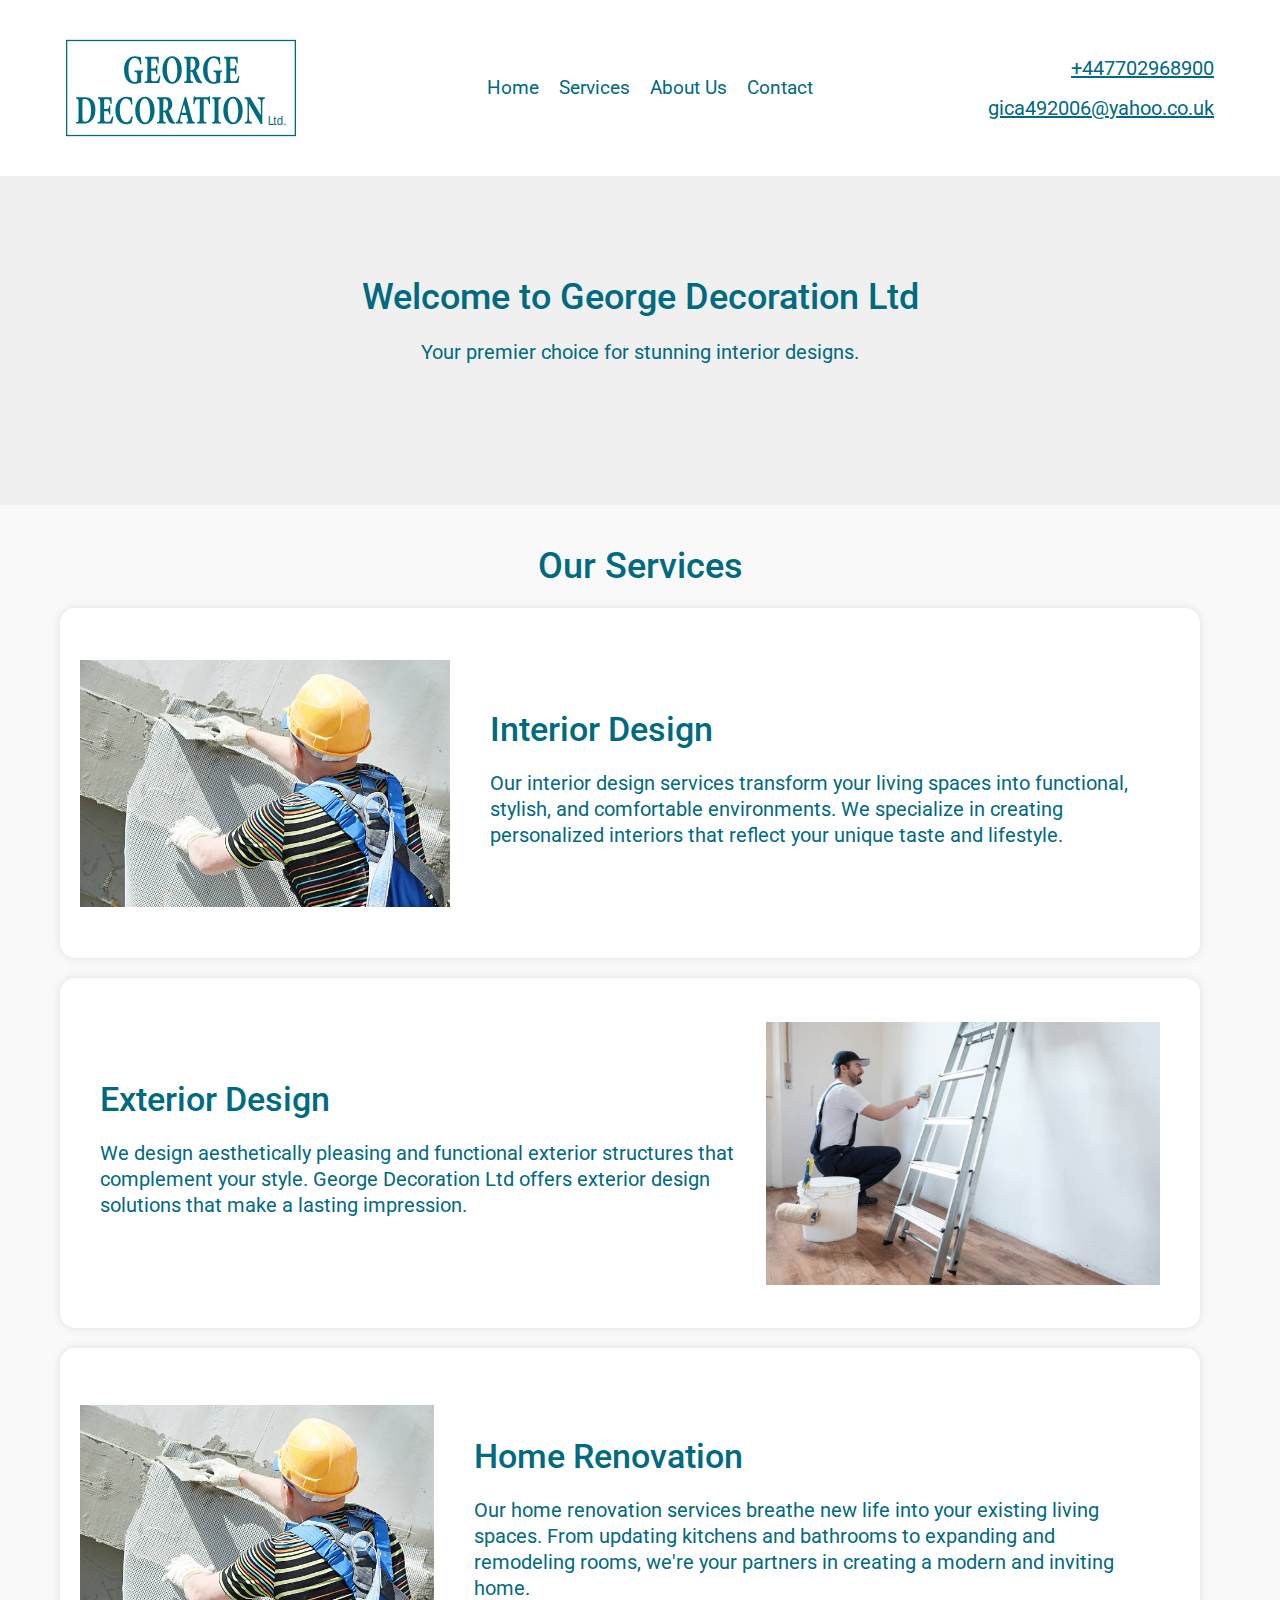
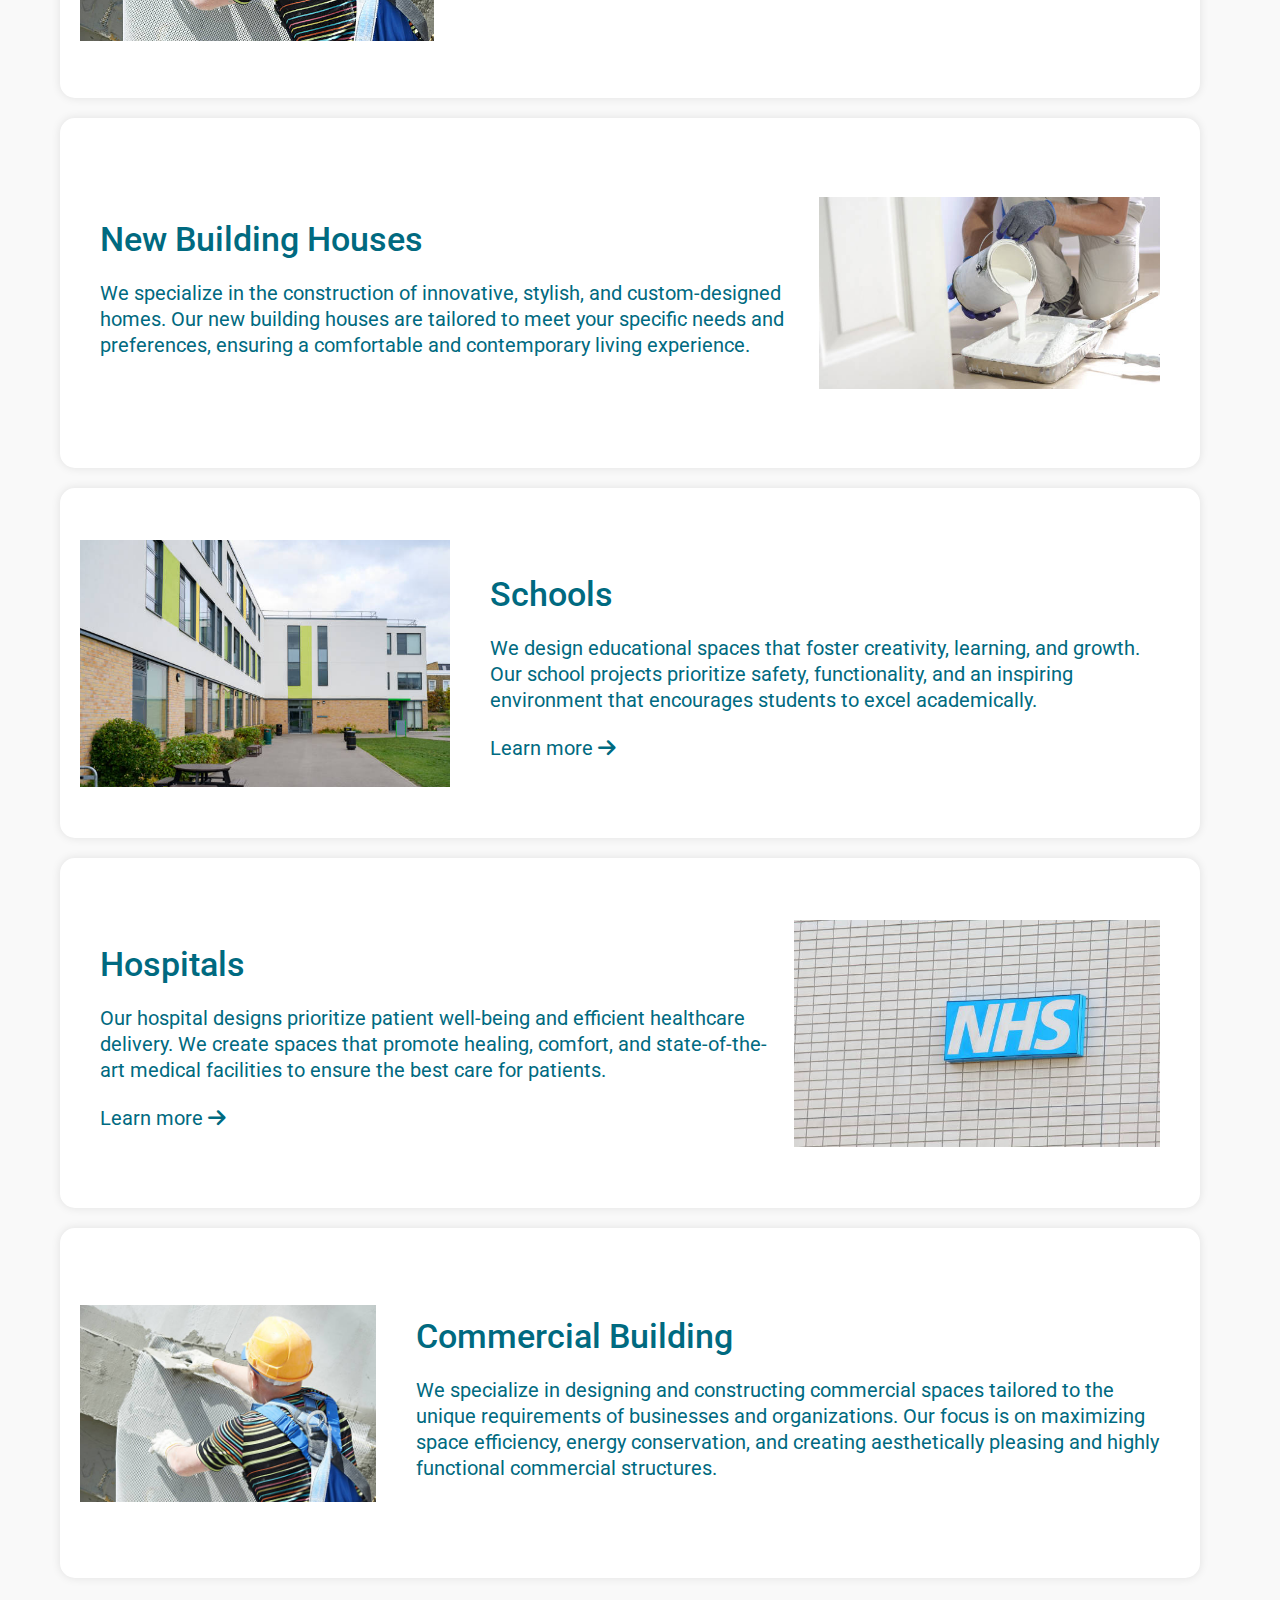
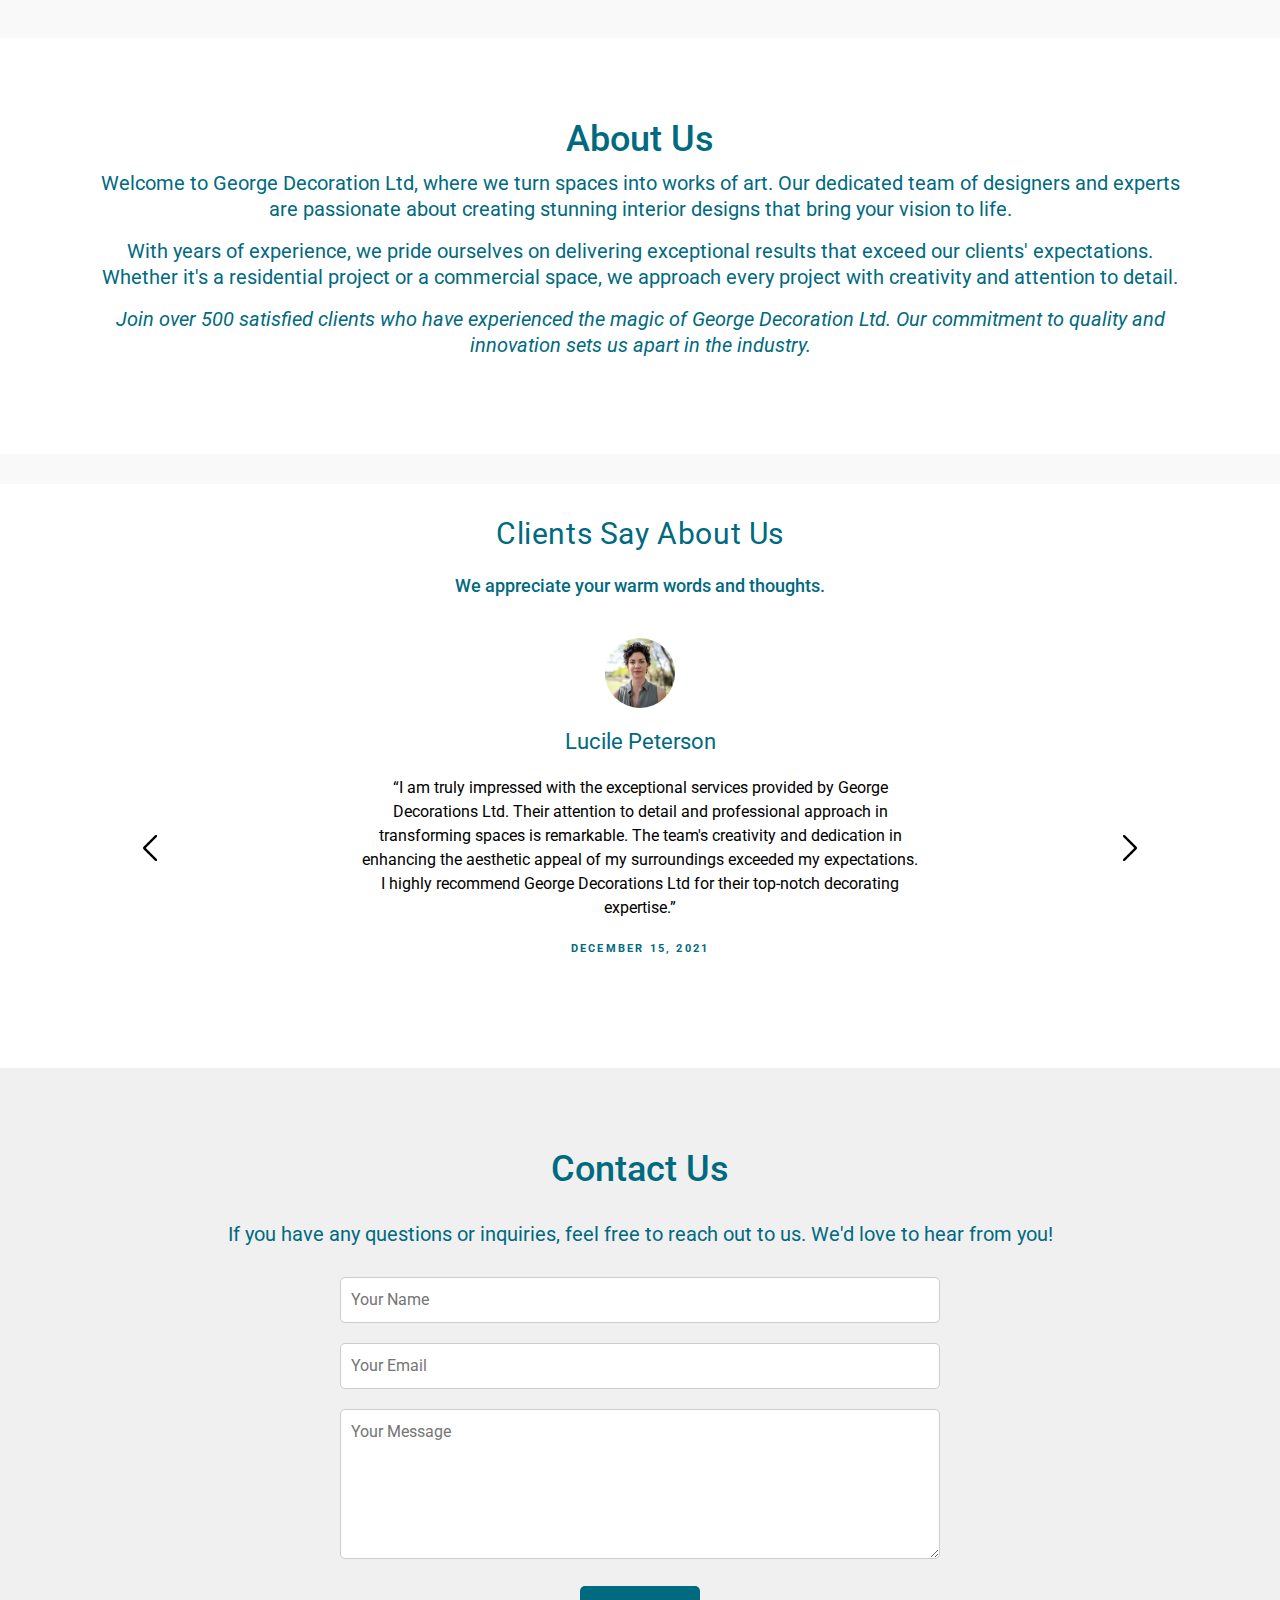
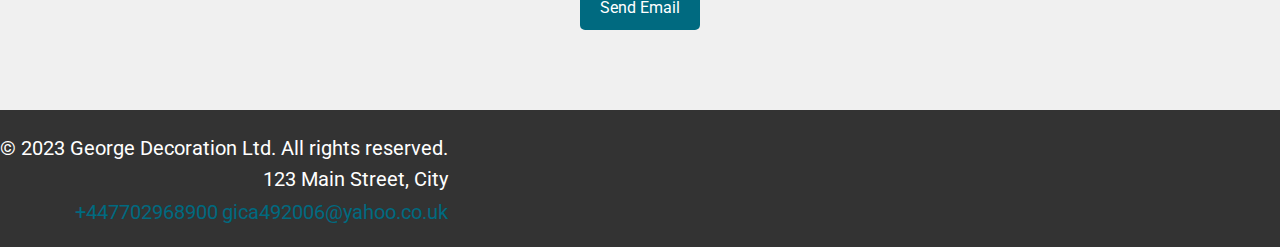
==== commit 59b90bb3: "asd" ====
--- a/index.html
+++ b/index.html
@@ -6,13 +6,14 @@
     <meta name="viewport" content="width=device-width, initial-scale=1.0"/>
     <title>George Decorator Ltd.</title>
     <!--    <link rel="shortcut icon" type="image/png" href="./img/favicon-logo.png" sizes="96x96" />-->
+    <link rel="stylesheet" href="https://cdn.jsdelivr.net/npm/bootstrap@4.0.0/dist/css/bootstrap.min.css"
+        integrity="sha384-Gn5384xqQ1aoWXA+058RXPxPg6fy4IWvTNh0E263XmFcJlSAwiGgFAW/dAiS6JXm" crossorigin="anonymous">
     <link rel="stylesheet" href="./css/index.css">
     <link rel="preconnect" href="https://fonts.googleapis.com">
     <link rel="preconnect" href="https://fonts.gstatic.com" crossorigin>
     <link href="https://fonts.googleapis.com/css2?family=Roboto:wght@400;500;700&display=swap" rel="stylesheet">
     <link rel="stylesheet" href="https://cdnjs.cloudflare.com/ajax/libs/font-awesome/6.4.2/css/all.min.css">
-    <link rel="stylesheet" href="https://cdn.jsdelivr.net/npm/bootstrap@4.0.0/dist/css/bootstrap.min.css"
-        integrity="sha384-Gn5384xqQ1aoWXA+058RXPxPg6fy4IWvTNh0E263XmFcJlSAwiGgFAW/dAiS6JXm" crossorigin="anonymous">
+    
 </head>
 <body>
     <div class="landing">
@@ -86,10 +87,10 @@
     <section class="services-container" id="services__section">
         <h2>Our Services</h2>
         <div class="services">
-            <div class="service">
+            <div class="service right-side">
                <div class="services-photo-container"><img src="img/istockphoto-149850343-612x612.jpg" alt="Interior Design"></div> 
                 <div class="service-content">
-                    <h2>Interior Design</h2>
+                    <h3>Interior Design</h3>
                     <p>Our interior design services transform your living spaces into functional, stylish, and
                         comfortable environments. We specialize in creating personalized interiors that reflect your
                         unique taste and lifestyle.</p>
@@ -97,16 +98,16 @@
             </div>
             <div class="service">
                 <div class="service-content">
-                    <h2>Exterior Design</h2>
+                    <h3>Exterior Design</h3>
                     <p>We design aesthetically pleasing and functional exterior structures that complement your style.
                         George Decoration Ltd offers exterior design solutions that make a lasting impression.</p>
                 </div>
                 <div class="services-photo-container"><img src="img/istockphoto-921025912-612x612.jpg" alt="Exterior Design"></div>
             </div>
-            <div class="service">
+            <div class="service right-side">
                 <div class="services-photo-container"><img src="img/istockphoto-149850343-612x612.jpg" alt="Home Renovation"></div>
                 <div class="service-content">
-                    <h2>Home Renovation</h2>
+                    <h3>Home Renovation</h3>
                     <p>Our home renovation services breathe new life into your existing living spaces. From updating
                         kitchens and bathrooms to expanding and remodeling rooms, we're your partners in creating a
                         modern and inviting home.</p>
@@ -114,17 +115,17 @@
             </div>
             <div class="service">
                 <div class="service-content">
-                    <h2>New Building Houses</h2>
+                    <h3>New Building Houses</h3>
                     <p>We specialize in the construction of innovative, stylish, and custom-designed homes. Our new
                         building houses are tailored to meet your specific needs and preferences, ensuring a comfortable
                         and contemporary living experience.</p>
                 </div>
                 <div class="services-photo-container"><img src="img/istockphoto-1221306297-612x612.jpg" alt="New Building Houses"></div>
             </div>
-                <div class="service service__school-section">
+                <div class="service service__school-section right-side">
                     <div class="services-photo-container"><img src="img/school-photo-3.jpg" alt="Interior Design"></div>
                     <div class="service-content">
-                        <h2>Schools</h2>
+                        <h3>Schools</h3>
                         <p>We design educational spaces that foster creativity, learning, and growth. Our school
                             projects prioritize safety, functionality, and an inspiring environment that encourages
                             students to excel academically.</p>
@@ -138,7 +139,7 @@
                 </div>
                 <div class="service service__hospital-section">
                     <div class="service-content">
-                        <h2>Hospitals</h2>
+                        <h3>Hospitals</h3>
                         <p>Our hospital designs prioritize patient well-being and efficient healthcare
                             delivery. We create spaces that promote healing, comfort, and state-of-the-art medical
                             facilities to ensure the best care for patients.</p>
@@ -151,10 +152,10 @@
                     </div>
                     <div class="services-photo-container"><img src="img/hospital-logo-photo-2.jpg" alt="NHS"></div>
                 </div>
-                <div class="service">
+                <div class="service right-side">
                     <div class="services-photo-container"><img src="img/istockphoto-149850343-612x612.jpg" alt="Home Renovation"></div>
                     <div class="service-content">
-                        <h2>Commercial Building</h2>
+                        <h3>Commercial Building</h3>
                         <p>We specialize in designing and constructing commercial spaces tailored to the unique
                             requirements of businesses and organizations. Our focus is on maximizing space efficiency,
                             energy conservation, and creating aesthetically pleasing and highly functional commercial
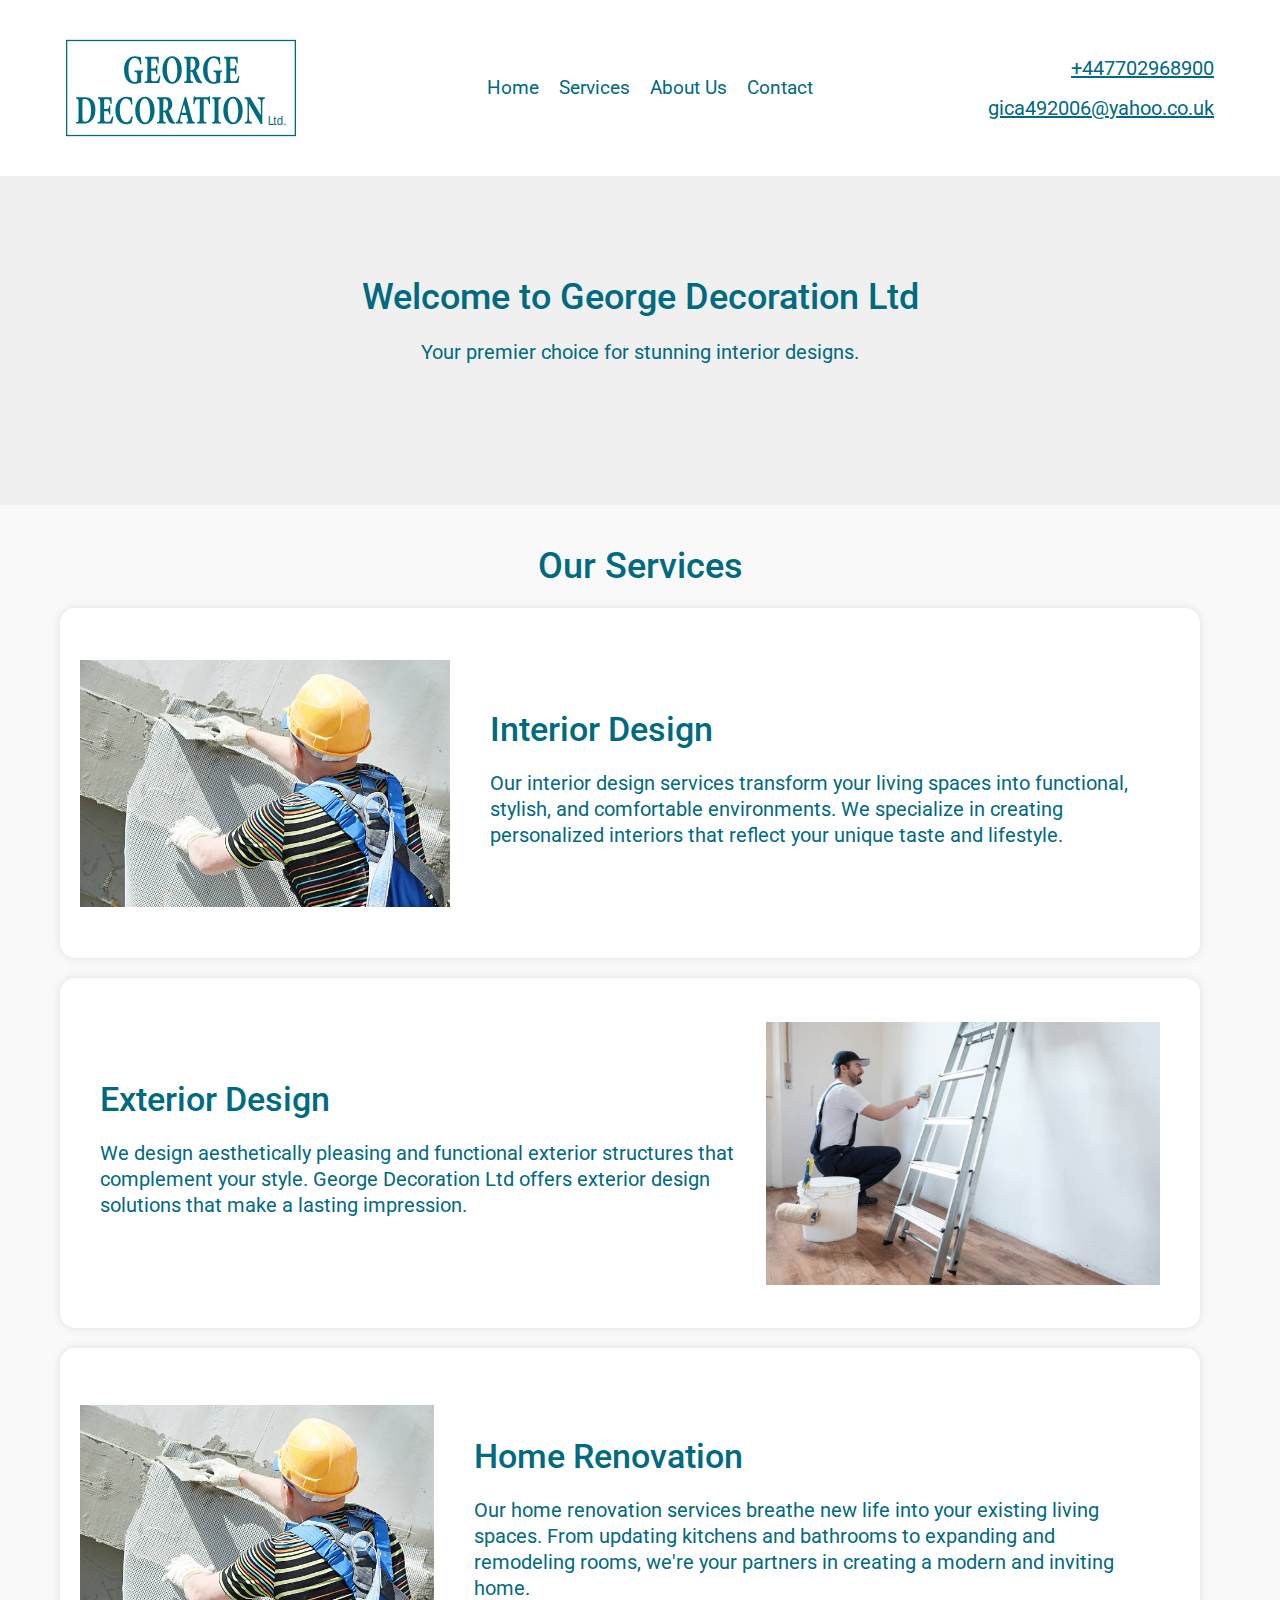
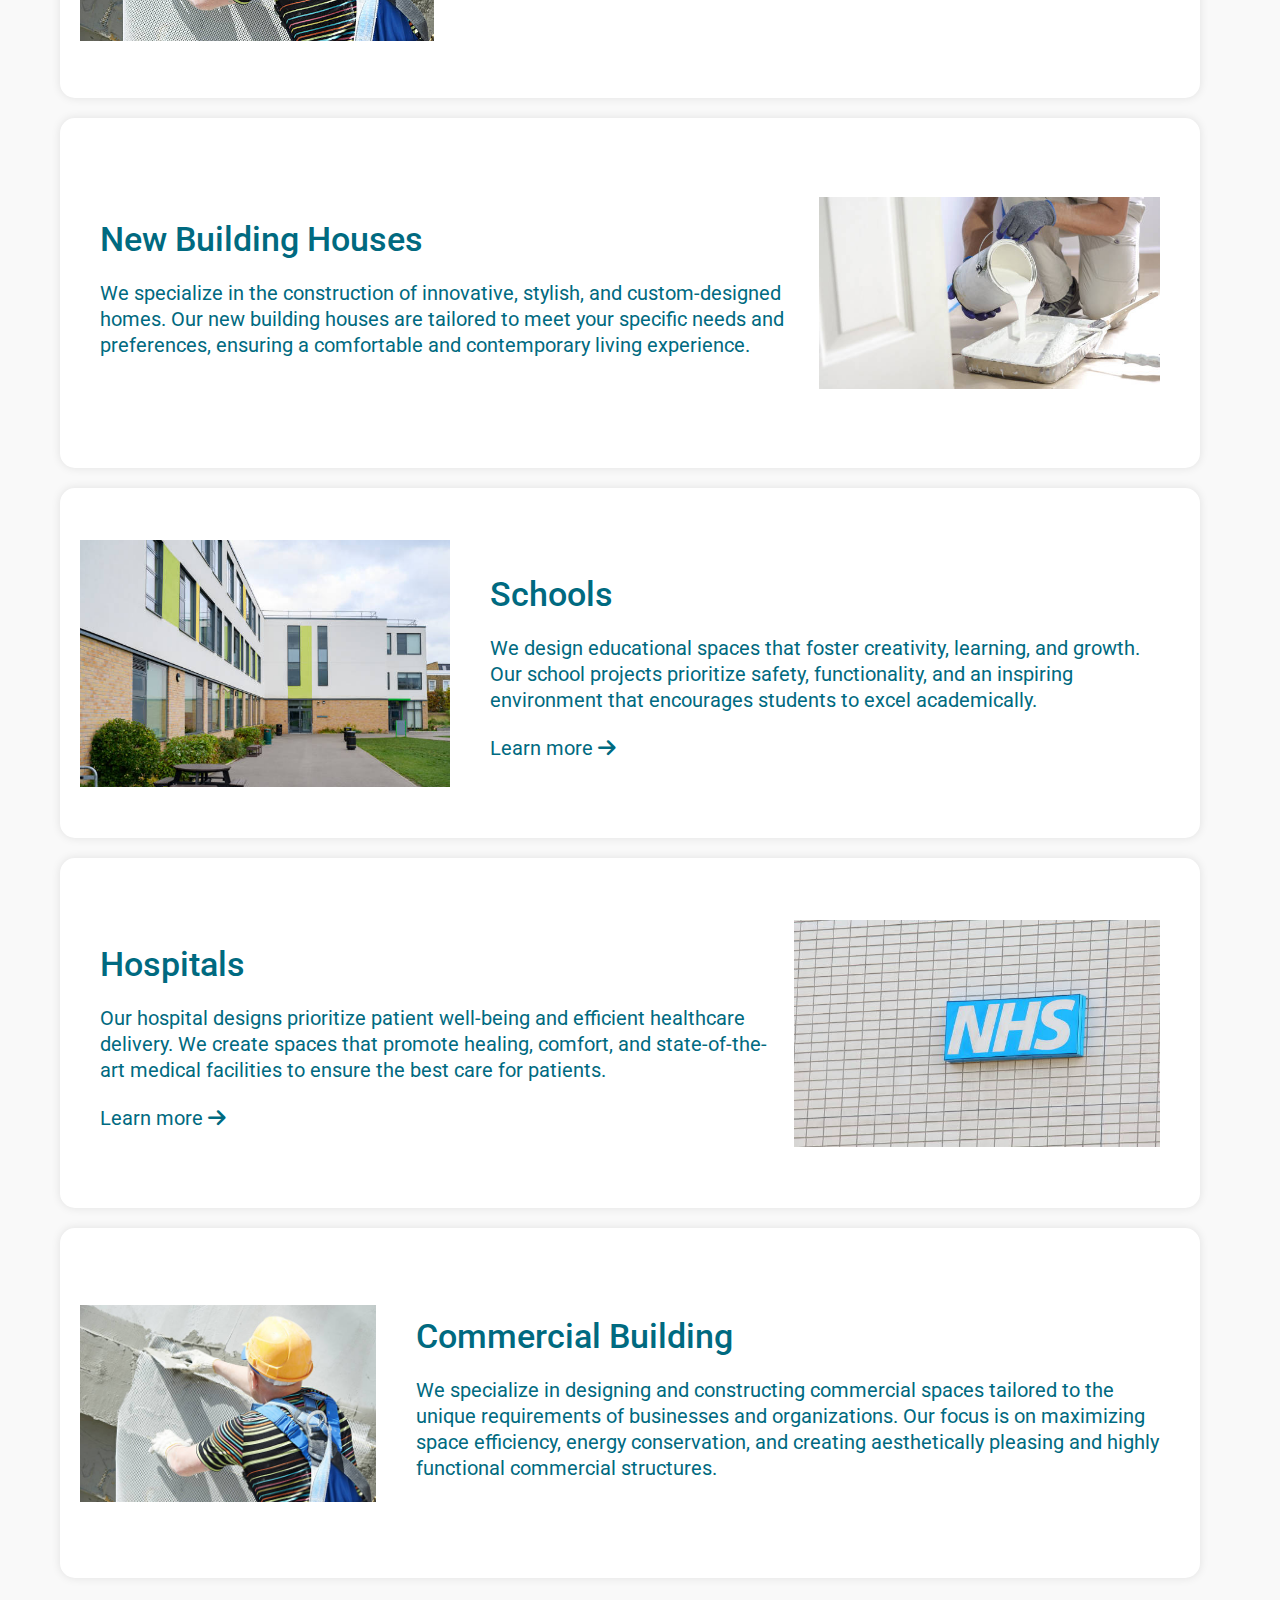
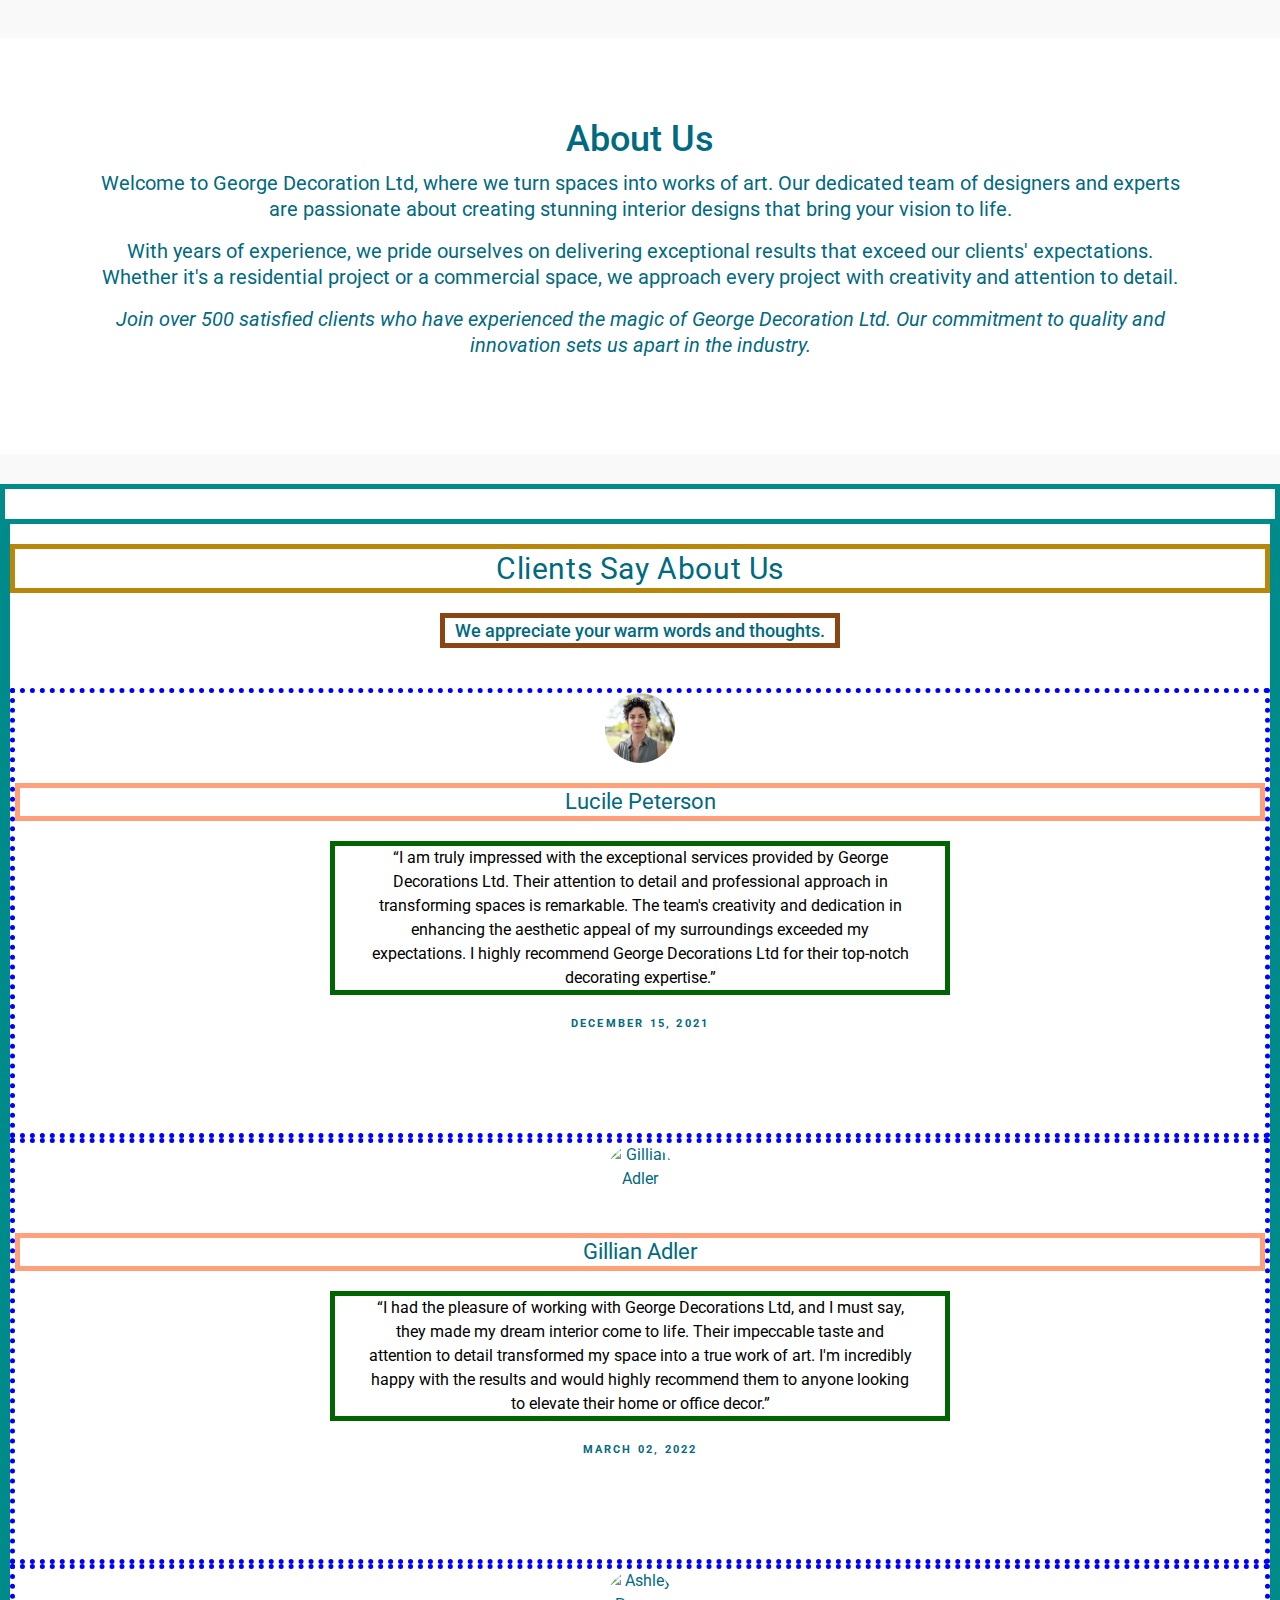
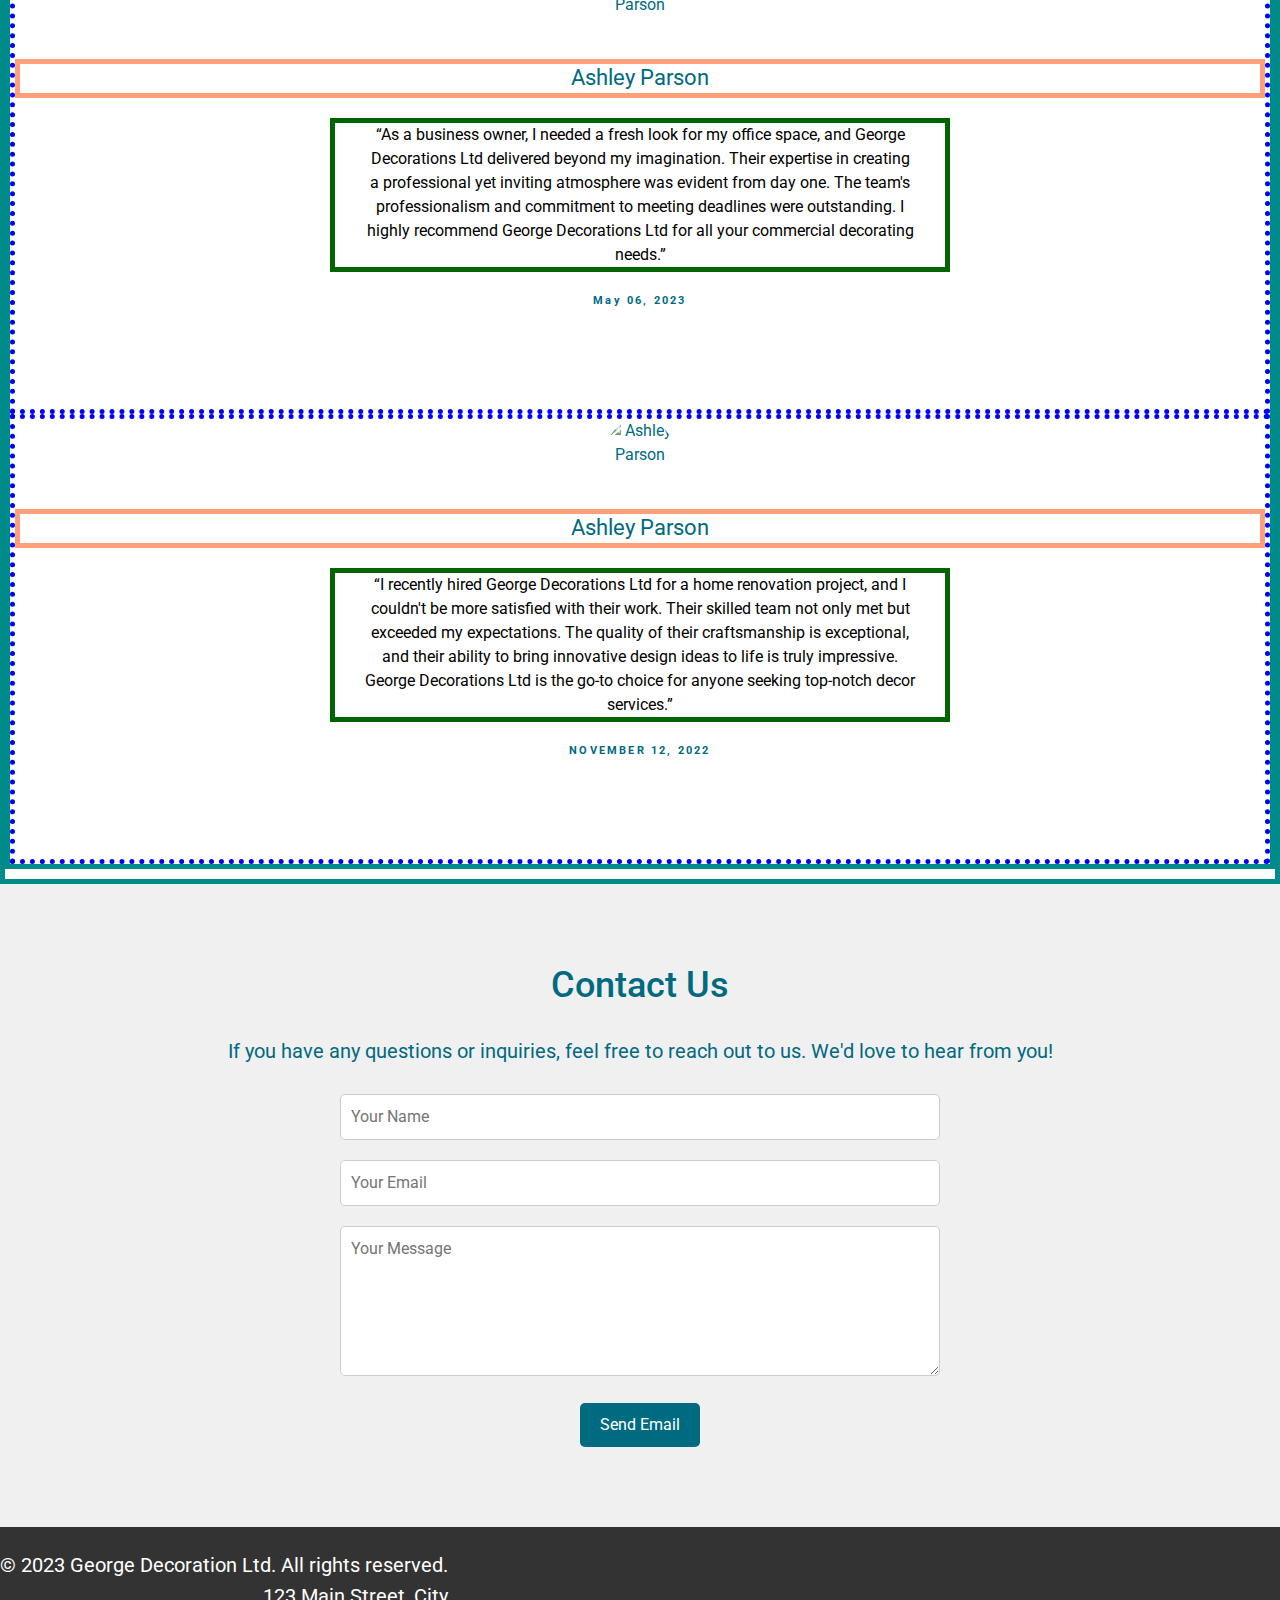
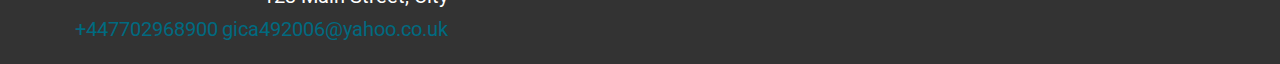
==== commit 128e9920: "dsfs" ====
--- a/index.html
+++ b/index.html
@@ -8,6 +8,10 @@
     <!--    <link rel="shortcut icon" type="image/png" href="./img/favicon-logo.png" sizes="96x96" />-->
     <link rel="stylesheet" href="https://cdn.jsdelivr.net/npm/bootstrap@4.0.0/dist/css/bootstrap.min.css"
         integrity="sha384-Gn5384xqQ1aoWXA+058RXPxPg6fy4IWvTNh0E263XmFcJlSAwiGgFAW/dAiS6JXm" crossorigin="anonymous">
+        <link
+  rel="stylesheet"
+  href="https://cdn.jsdelivr.net/npm/swiper@10/swiper-bundle.min.css"
+/>
     <link rel="stylesheet" href="./css/index.css">
     <link rel="preconnect" href="https://fonts.googleapis.com">
     <link rel="preconnect" href="https://fonts.gstatic.com" crossorigin>
@@ -26,7 +30,9 @@
         </button>
         <div class="collapse navbar-collapse" id="navbarNavAltMarkup">
             <div class="navbar-nav header__pages header-text-style">
-                <a class="nav-item nav-link active pr-0 pl-0" href="#"><span class="nav-link-text">Home</span> <span class="sr-only">(current)</span></a>
+                <a class="nav-item nav-link active pr-0 pl-0" href="#">
+                    <span class="nav-link-text">Home</span> <span class="sr-only">(current)</span>
+                </a>
                 <a class="nav-item nav-link pr-0 pl-0" href="#services__section"><span class="nav-link-text">Services</span></a>
                 <a class="nav-item nav-link pr-0 pl-0" href="#about__section"><span class="nav-link-text">About Us</span></a>
                 <a class="nav-item nav-link pr-0 pl-0" href="#contact__section"><span class="nav-link-text">Contact</span></a>
@@ -36,46 +42,6 @@
                 <a class="nav-link p-0" href="mailto:gica492006@yahoo.co.uk">gica492006@yahoo.co.uk</a>
             </div>
         </div>
-    </nav>
-<!-- <nav class="navbar navbar-expand-lg">
-    <button class="navbar-toggler" type="button" data-toggle="collapse" data-target="#navbarTogglerDemo01"
-        aria-controls="navbarTogglerDemo01" aria-expanded="false" aria-label="Toggle navigation">
-        <span class="navbar-toggler-icon"><i class="fa-solid fa-bars"></i></span>
-    </button>
-    <div class="collapse navbar-collapse" id="navbarTogglerDemo01">
-        <a class=" navbar-brand logo" href="#"><img src="img/logo-george-decorator-new-with-border.svg" alt=""></a>
-        <ul class=" navbar-nav header__pages header-text-style">
-            <li class="nav-item">
-                <a class="header-link" href="#">Home </a>
-            </li>
-            <li class="nav-item">
-                <a class="header-link" href="#services__section">Services</a>
-            </li>
-            <li class="nav-item">
-                <a class="header-link" href="#about__section">About Us</a>
-            </li>
-            <li class="nav-item">
-                <a class="header-link" href="#contact__section">Contact</a>
-            </li>
-        </ul>
-        <div class="header__contacts header-text-style">
-            <a class="header-link" href="tel: +447702968900" style="margin-bottom:10px">+447702968900</a>
-            <a class="header-link" href="mailto:gica492006@yahoo.co.uk">gica492006@yahoo.co.uk</a>
-        </div>
-    </div> -->
-        <!-- <div class="logo">
-            <a href="#"><img src="img/logo-george-decorator-new-with-border.svg" alt=""></a>
-        </div> -->
-        <!-- <ul class="header__pages header-text-style">
-            <li><a href="#">Home</a></li>
-            <li><a href="#services__section">Services</a></li>
-            <li><a href="#about__section">About Us</a></li>
-            <li><a href="#contact__section">Contact</a></li>
-        </ul>
-        <div class="header__contacts header-text-style">
-            <a href="tel: +447702968900" style="margin-bottom:10px">+447702968900</a>
-            <a href="mailto:gica492006@yahoo.co.uk">gica492006@yahoo.co.uk</a>
-        </div> -->
     </nav>
 </header>
 <main>
@@ -182,74 +148,62 @@
             </div>
         </div>
     </section>
-
     <section class="testimonials-container">
-        <div class="testimonials">
-            <div class="container">
                 <div class="testimonials__text">
                     <p class="testimonials__text-testimonials subtitle">Clients Say About Us </p>
                     <p class="testimonials__sub-title">
                         We appreciate your warm words and thoughts.
                     </p>
-                </div>
-                <div class="testimonials__slider-container">
-                    <img class="prev-button" src="img/icons8-back-50.png" alt="Prev button">
-                    <div class="testimonials__slider slider">
-                        <div class="slider__body">
-                            <div class="slider__item">
-                                <img src="img/portrait_woman_1.jpg" alt="Lucile Peterson" class="slider__image"/>
-                                <h3 class="slider__name">Lucile Peterson</h3>
-                                <p class="slider__text">
-                                    “I am truly impressed with the exceptional services provided by George Decorations
-                                    Ltd. Their attention to detail and professional approach in transforming spaces is
-                                    remarkable. The team's creativity and dedication in enhancing the aesthetic appeal
-                                    of my surroundings exceeded my expectations. I highly recommend George Decorations
-                                    Ltd for their top-notch decorating expertise.”
-                                </p>
-                                <p class="slider__date">DECEMBER 15, 2021</p>
-                            </div>
-                            <div class="slider__item">
-                                <img src="img/portrait-woman-3.jpg" alt="Gillian Adler" class="slider__image"/>
-                                <h3 class="slider__name">Gillian Adler</h3>
-                                <p class="slider__text">
-                                    “I had the pleasure of working with George Decorations Ltd, and I must say, they
-                                    made my dream interior come to life. Their impeccable taste and attention to detail
-                                    transformed my space into a true work of art. I'm incredibly happy with the results
-                                    and would highly recommend them to anyone looking to elevate their home or office
-                                    decor.”
-                                </p>
-                                <p class="slider__date">MARCH 02, 2022</p>
-                            </div>
-                            <div class="slider__item">
-                                <img src="img/" alt="Ashley Parson" class="slider__image"/>
-                                <h3 class="slider__name">Ashley Parson</h3>
-                                <p class="slider__text">
-                                    “I recently hired George Decorations Ltd for a home renovation project, and I
-                                    couldn't be more satisfied with their work. Their skilled team not only met but
-                                    exceeded my expectations. The quality of their craftsmanship is exceptional, and
-                                    their ability to bring innovative design ideas to life is truly impressive. George
-                                    Decorations Ltd is the go-to choice for anyone seeking top-notch decor services.”
-                                </p>
-                                <p class="slider__date">NOVEMBER 12, 2022</p>
-                            </div>
-                            <div class="slider__item">
-                                <img src="img/ashley.png" alt="Ashley Parson" class="slider__image"/>
-                                <h3 class="slider__name">Ashley Parson</h3>
-                                <p class="slider__text">
-                                    “As a business owner, I needed a fresh look for my office space, and George
-                                    Decorations Ltd delivered beyond my imagination. Their expertise in creating a
-                                    professional yet inviting atmosphere was evident from day one. The team's
-                                    professionalism and commitment to meeting deadlines were outstanding. I highly
-                                    recommend George Decorations Ltd for all your commercial decorating needs.”
-                                </p>
-                                <p class="slider__date">May 06, 2023</p>
-                            </div>
-                        </div>
-
-                    </div>
-                    <img class="next-button" src="img/icons8-forward-50.png" alt="Next button">
-                </div>
-            </div>
+                    <swiper-container class="mySwiper" navigation="true">
+                        <swiper-slide><div class="slider__item">
+                            <img src="img/portrait_woman_1.jpg" alt="Lucile Peterson" class="slider__image"/>
+                            <h3 class="slider__name">Lucile Peterson</h3>
+                            <p class="slider__text">
+                                “I am truly impressed with the exceptional services provided by George Decorations
+                                Ltd. Their attention to detail and professional approach in transforming spaces is
+                                remarkable. The team's creativity and dedication in enhancing the aesthetic appeal
+                                of my surroundings exceeded my expectations. I highly recommend George Decorations
+                                Ltd for their top-notch decorating expertise.”
+                            </p>
+                            <p class="slider__date">DECEMBER 15, 2021</p>
+                        </div></swiper-slide>
+                        <swiper-slide> <div class="slider__item">
+                            <img src="img/portrait-woman-3.jpg" alt="Gillian Adler" class="slider__image"/>
+                            <h3 class="slider__name">Gillian Adler</h3>
+                            <p class="slider__text">
+                                “I had the pleasure of working with George Decorations Ltd, and I must say, they
+                                made my dream interior come to life. Their impeccable taste and attention to detail
+                                transformed my space into a true work of art. I'm incredibly happy with the results
+                                and would highly recommend them to anyone looking to elevate their home or office
+                                decor.”
+                            </p>
+                            <p class="slider__date">MARCH 02, 2022</p>
+                        </div></swiper-slide>
+                        <swiper-slide> <div class="slider__item">
+                            <img src="img/ashley.png" alt="Ashley Parson" class="slider__image"/>
+                            <h3 class="slider__name">Ashley Parson</h3>
+                            <p class="slider__text">
+                                “As a business owner, I needed a fresh look for my office space, and George
+                                Decorations Ltd delivered beyond my imagination. Their expertise in creating a
+                                professional yet inviting atmosphere was evident from day one. The team's
+                                professionalism and commitment to meeting deadlines were outstanding. I highly
+                                recommend George Decorations Ltd for all your commercial decorating needs.”
+                            </p>
+                            <p class="slider__date">May 06, 2023</p>
+                        </div></swiper-slide>
+                        <swiper-slide><div class="slider__item">
+                            <img src="img/" alt="Ashley Parson" class="slider__image"/>
+                            <h3 class="slider__name">Ashley Parson</h3>
+                            <p class="slider__text">
+                                “I recently hired George Decorations Ltd for a home renovation project, and I
+                                couldn't be more satisfied with their work. Their skilled team not only met but
+                                exceeded my expectations. The quality of their craftsmanship is exceptional, and
+                                their ability to bring innovative design ideas to life is truly impressive. George
+                                Decorations Ltd is the go-to choice for anyone seeking top-notch decor services.”
+                            </p>
+                            <p class="slider__date">NOVEMBER 12, 2022</p>
+                        </div></swiper-slide>
+                      </swiper-container>
         </div>
     </section>
     <section class="contact__section" id="contact-section">
@@ -276,6 +230,8 @@
         </div>
     </div>
 </footer>
+<script src="https://cdn.jsdelivr.net/npm/swiper@10/swiper-element-bundle.min.js"></script>
+<script src="https://cdn.jsdelivr.net/npm/swiper@10/swiper-bundle.min.js"></script>
 <script src="https://code.jquery.com/jquery-3.2.1.slim.min.js"
     integrity="sha384-KJ3o2DKtIkvYIK3UENzmM7KCkRr/rE9/Qpg6aAZGJwFDMVNA/GpGFF93hXpG5KkN"
     crossorigin="anonymous"></script>
@@ -288,4 +244,4 @@
 <script src="js/testimonials-slider.js"></script>
 </div>
 </body>
-</html>
+</html>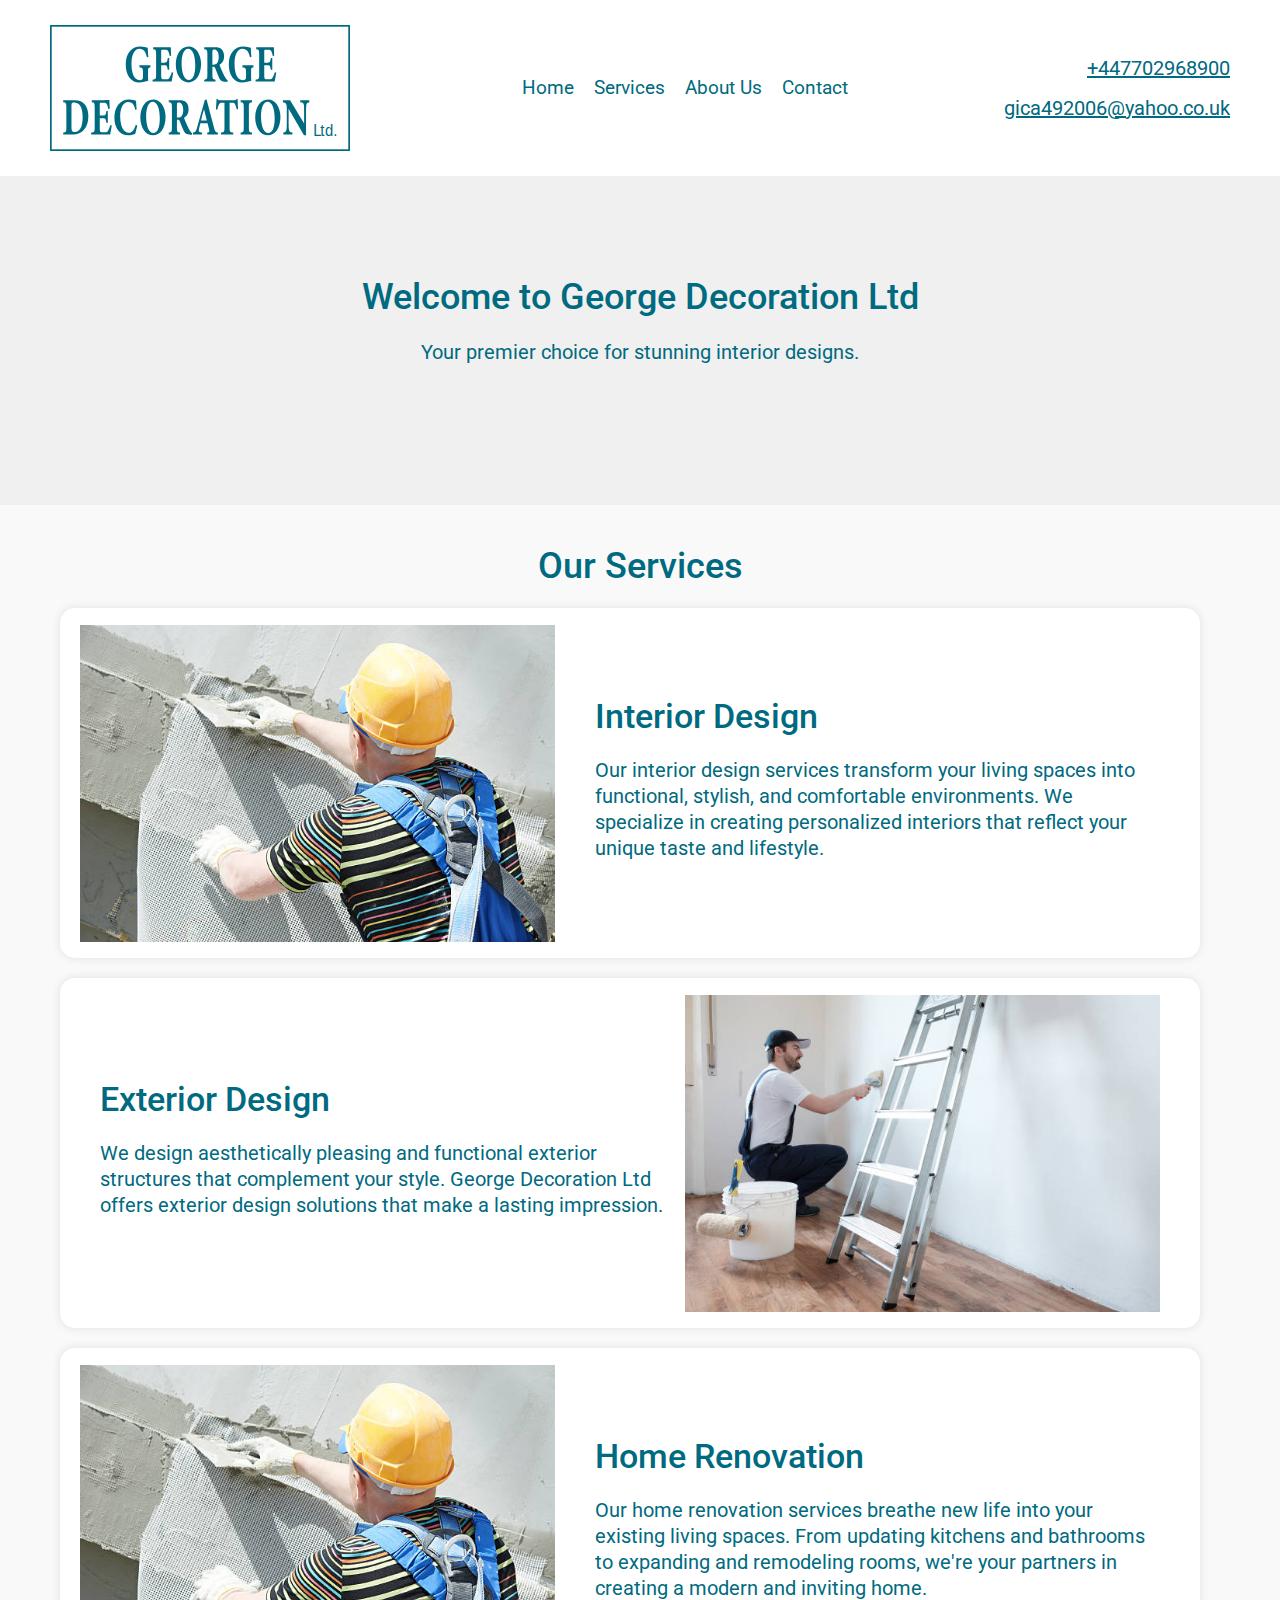
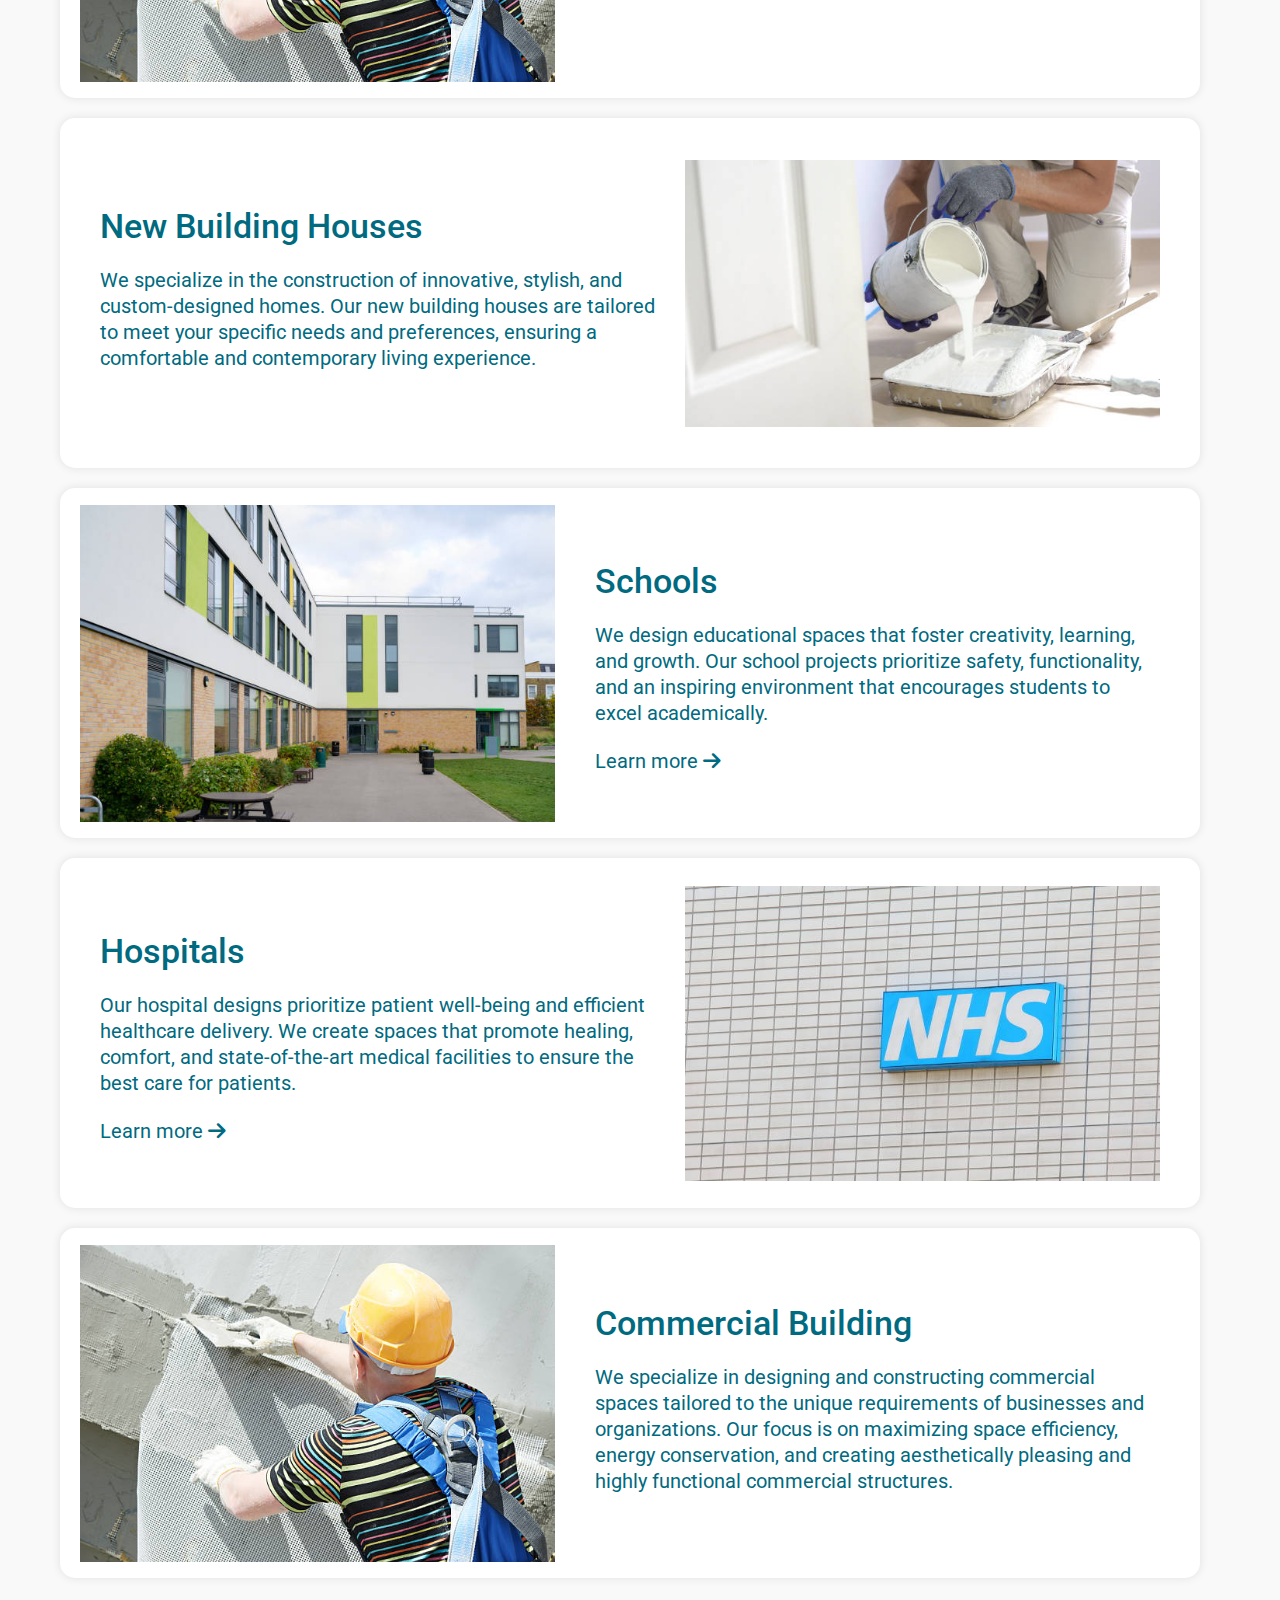
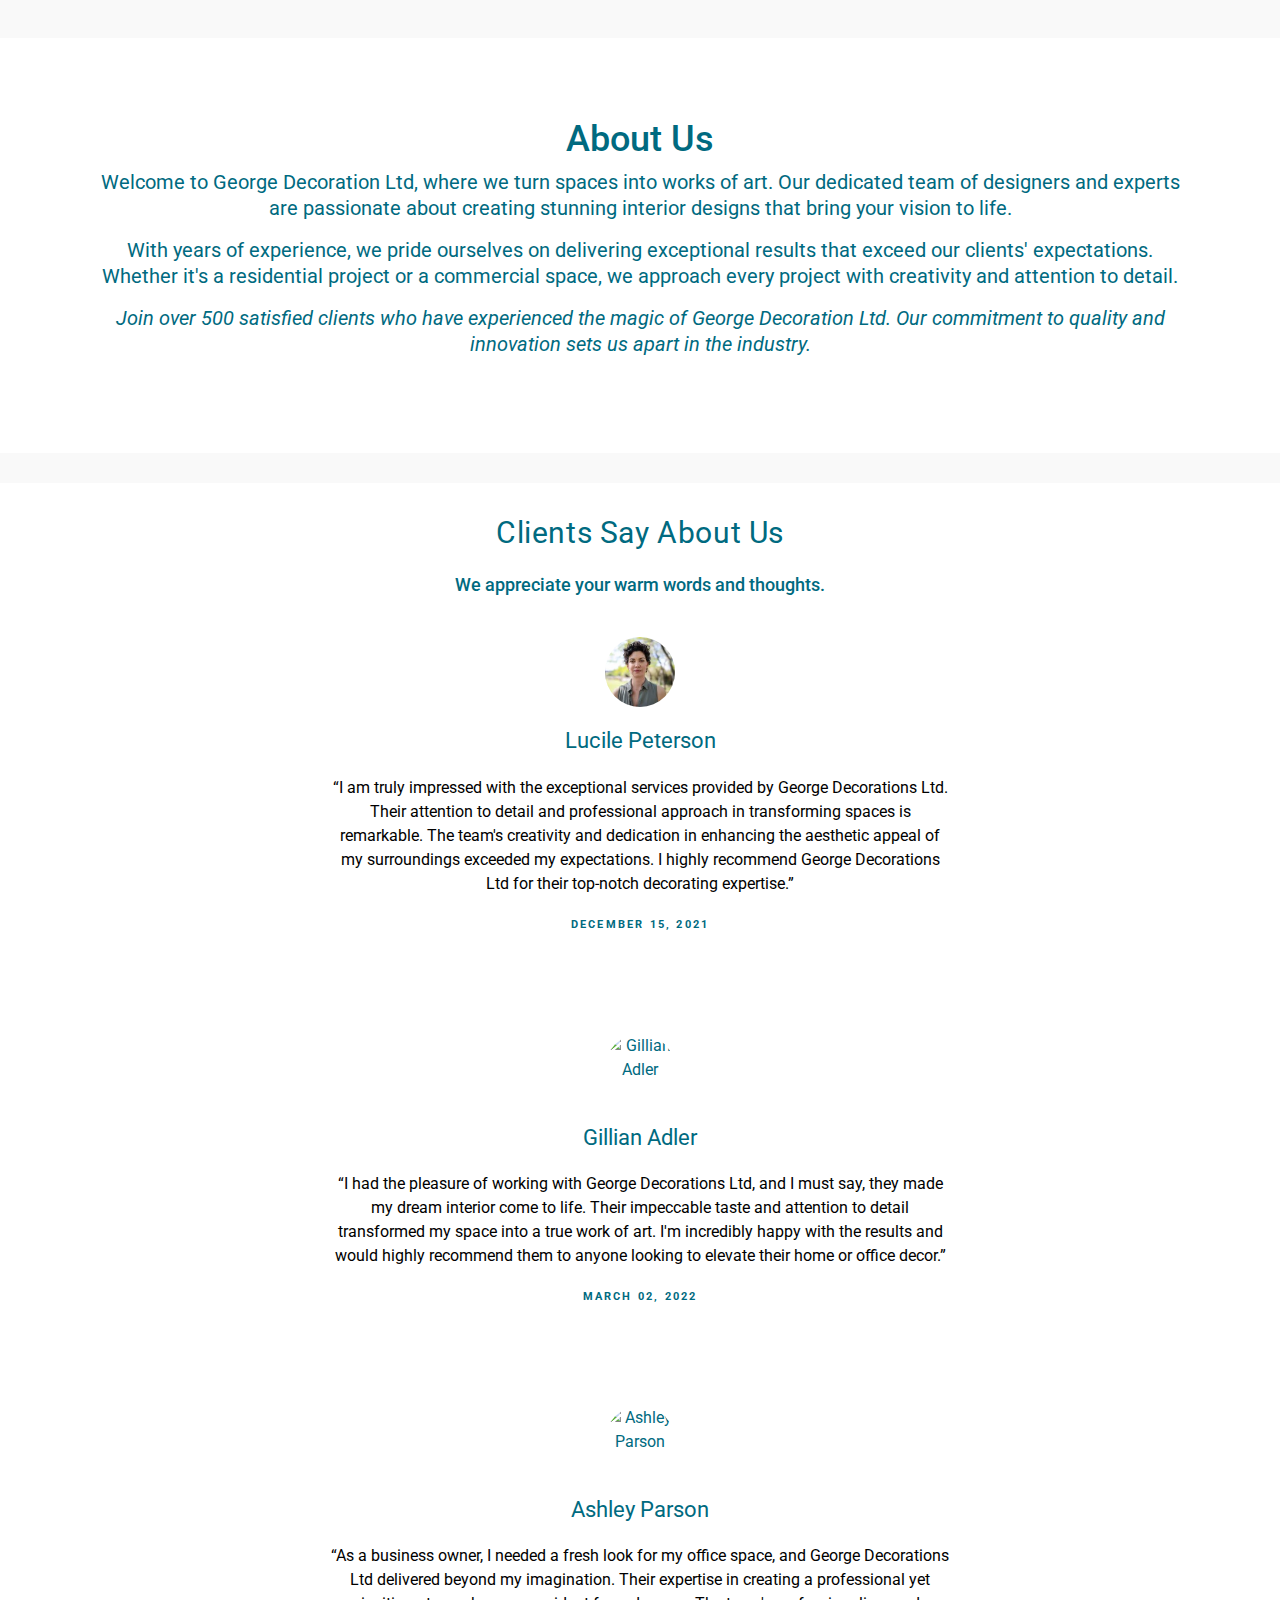
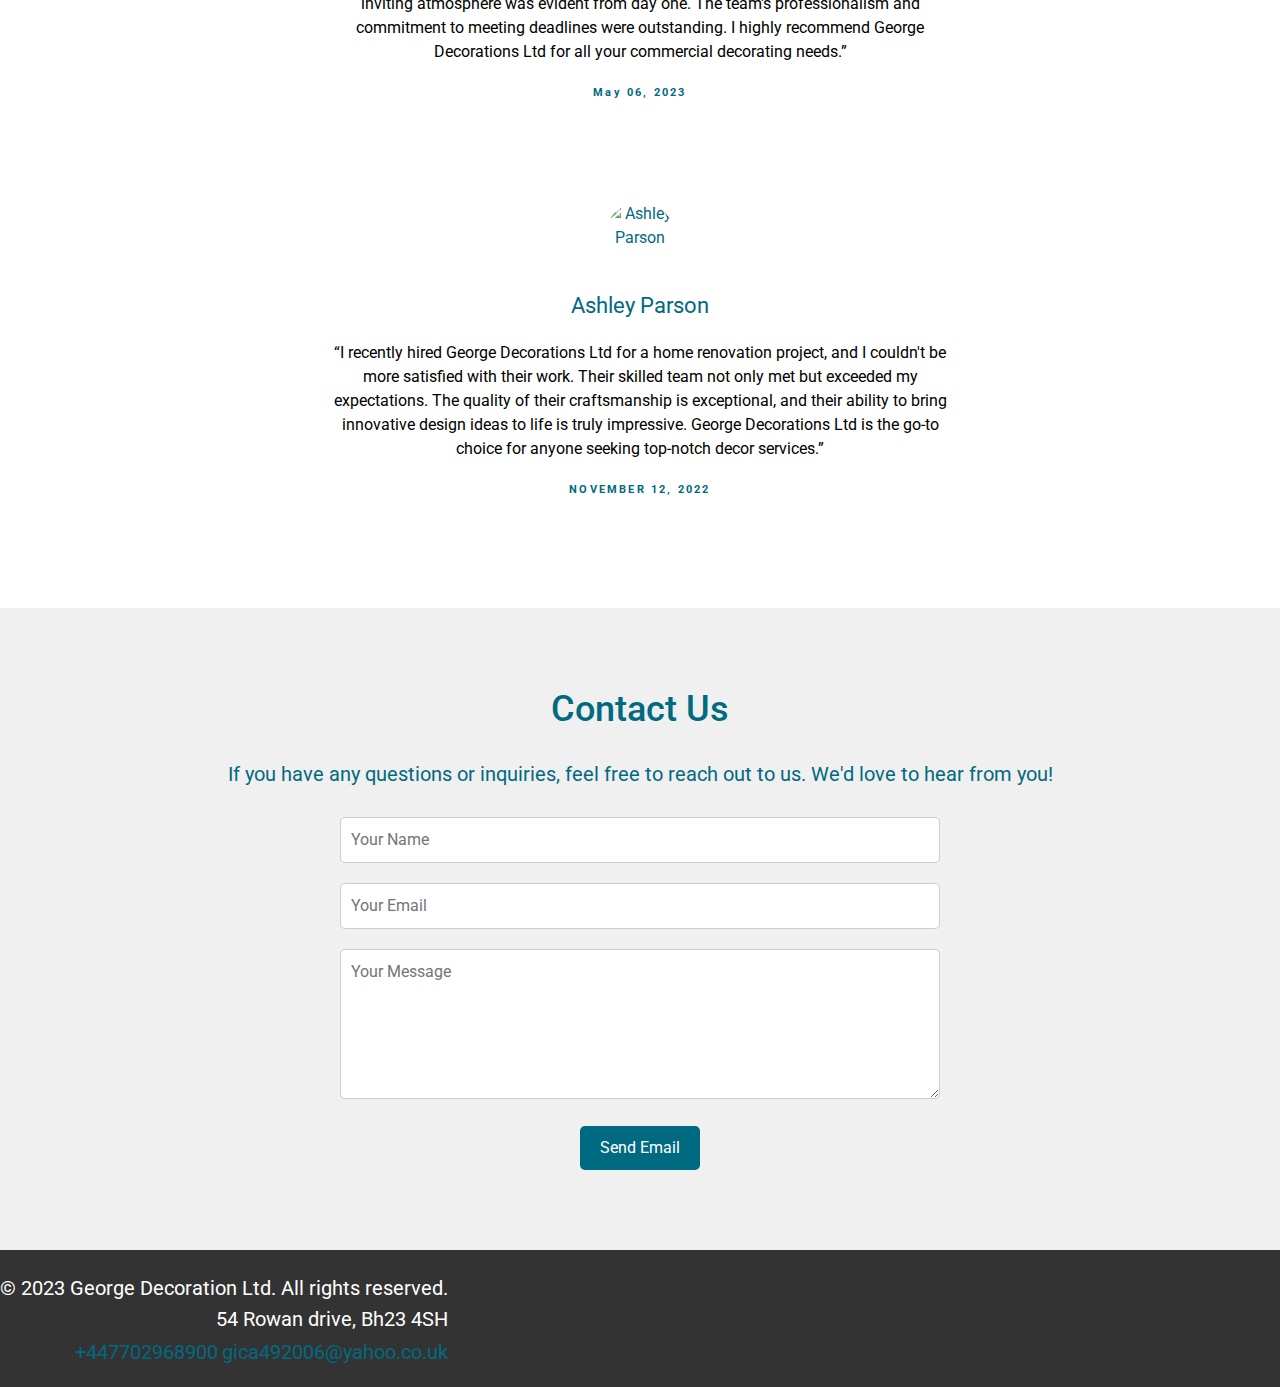
==== commit eacf2cd6: "change hospitals, schools, to do: footer pages hospitals and schools(their content)" ====
--- a/index.html
+++ b/index.html
@@ -7,100 +7,124 @@
     <title>George Decorator Ltd.</title>
     <!--    <link rel="shortcut icon" type="image/png" href="./img/favicon-logo.png" sizes="96x96" />-->
     <link rel="stylesheet" href="https://cdn.jsdelivr.net/npm/bootstrap@4.0.0/dist/css/bootstrap.min.css"
-        integrity="sha384-Gn5384xqQ1aoWXA+058RXPxPg6fy4IWvTNh0E263XmFcJlSAwiGgFAW/dAiS6JXm" crossorigin="anonymous">
-        <link
-  rel="stylesheet"
-  href="https://cdn.jsdelivr.net/npm/swiper@10/swiper-bundle.min.css"
-/>
+          integrity="sha384-Gn5384xqQ1aoWXA+058RXPxPg6fy4IWvTNh0E263XmFcJlSAwiGgFAW/dAiS6JXm" crossorigin="anonymous">
+    <link
+            rel="stylesheet"
+            href="https://cdn.jsdelivr.net/npm/swiper@10/swiper-bundle.min.css"
+    />
     <link rel="stylesheet" href="./css/index.css">
     <link rel="preconnect" href="https://fonts.googleapis.com">
     <link rel="preconnect" href="https://fonts.gstatic.com" crossorigin>
     <link href="https://fonts.googleapis.com/css2?family=Roboto:wght@400;500;700&display=swap" rel="stylesheet">
     <link rel="stylesheet" href="https://cdnjs.cloudflare.com/ajax/libs/font-awesome/6.4.2/css/all.min.css">
-    
+
 </head>
 <body>
-    <div class="landing">
-<header>
-    <nav class=" navbar-expand-lg navbar">
-        <a class="navbar-brand logo" href="#"><img src="img/logo-george-decorator-new-with-border.svg" alt=""></a>
-        <button class="navbar-toggler" type="button" data-toggle="collapse" data-target="#navbarNavAltMarkup"
-            aria-controls="navbarNavAltMarkup" aria-expanded="false" aria-label="Toggle navigation">
-            <span class="navbar-toggler-icon"><i class="fa-solid fa-bars"></i></span>
-        </button>
-        <div class="collapse navbar-collapse" id="navbarNavAltMarkup">
-            <div class="navbar-nav header__pages header-text-style">
-                <a class="nav-item nav-link active pr-0 pl-0" href="#">
-                    <span class="nav-link-text">Home</span> <span class="sr-only">(current)</span>
-                </a>
-                <a class="nav-item nav-link pr-0 pl-0" href="#services__section"><span class="nav-link-text">Services</span></a>
-                <a class="nav-item nav-link pr-0 pl-0" href="#about__section"><span class="nav-link-text">About Us</span></a>
-                <a class="nav-item nav-link pr-0 pl-0" href="#contact__section"><span class="nav-link-text">Contact</span></a>
-            </div>
-            <div class="header__contacts header-text-style">
-                <a class="nav-link p-0" href="tel: +447702968900" style="margin-bottom:10px">+447702968900</a>
-                <a class="nav-link p-0" href="mailto:gica492006@yahoo.co.uk">gica492006@yahoo.co.uk</a>
-            </div>
-        </div>
-    </nav>
-</header>
-<main>
-    <section class="get-started">
-        <h1>Welcome to George Decoration Ltd</h1>
-        <p>Your premier choice for stunning interior designs.</p>
-    </section>
-
-    <section class="services-container" id="services__section">
-        <h2>Our Services</h2>
-        <div class="services">
-            <div class="service right-side">
-               <div class="services-photo-container"><img src="img/istockphoto-149850343-612x612.jpg" alt="Interior Design"></div> 
-                <div class="service-content">
-                    <h3>Interior Design</h3>
-                    <p>Our interior design services transform your living spaces into functional, stylish, and
-                        comfortable environments. We specialize in creating personalized interiors that reflect your
-                        unique taste and lifestyle.</p>
-                </div>
-            </div>
-            <div class="service">
-                <div class="service-content">
-                    <h3>Exterior Design</h3>
-                    <p>We design aesthetically pleasing and functional exterior structures that complement your style.
-                        George Decoration Ltd offers exterior design solutions that make a lasting impression.</p>
-                </div>
-                <div class="services-photo-container"><img src="img/istockphoto-921025912-612x612.jpg" alt="Exterior Design"></div>
-            </div>
-            <div class="service right-side">
-                <div class="services-photo-container"><img src="img/istockphoto-149850343-612x612.jpg" alt="Home Renovation"></div>
-                <div class="service-content">
-                    <h3>Home Renovation</h3>
-                    <p>Our home renovation services breathe new life into your existing living spaces. From updating
-                        kitchens and bathrooms to expanding and remodeling rooms, we're your partners in creating a
-                        modern and inviting home.</p>
-                </div>
-            </div>
-            <div class="service">
-                <div class="service-content">
-                    <h3>New Building Houses</h3>
-                    <p>We specialize in the construction of innovative, stylish, and custom-designed homes. Our new
-                        building houses are tailored to meet your specific needs and preferences, ensuring a comfortable
-                        and contemporary living experience.</p>
-                </div>
-                <div class="services-photo-container"><img src="img/istockphoto-1221306297-612x612.jpg" alt="New Building Houses"></div>
-            </div>
+<div class="landing">
+    <header>
+        <nav class=" navbar-expand-lg navbar p-0">
+            <a class="navbar-brand logo" href="#">
+                <img src="img/logo-george-decorator-new-with-border.svg" alt="">
+            </a>
+            <button class="navbar-toggler" type="button" data-toggle="collapse" data-target="#navbarNavAltMarkup"
+                    aria-controls="navbarNavAltMarkup" aria-expanded="false" aria-label="Toggle navigation">
+                <span class="navbar-toggler-icon"><i class="fa-solid fa-bars"></i></span>
+            </button>
+            <div class="collapse navbar-collapse m-auto" id="navbarNavAltMarkup">
+                <div class="navbar-nav header__pages header-text-style">
+                    <a class="nav-item nav-link active pr-0 pl-0" href="#">
+                        <span class="nav-link-text">Home</span> <span class="sr-only">(current)</span>
+                    </a>
+                    <a class="nav-item nav-link pr-0 pl-0" href="#services__section">
+                        <span class="nav-link-text">Services</span>
+                    </a>
+                    <a class="nav-item nav-link pr-0 pl-0" href="#about__section">
+                        <span class="nav-link-text">About Us</span>
+                    </a>
+                    <a class="nav-item nav-link pr-0 pl-0" href="#contact__section">
+                        <span class="nav-link-text">Contact</span>
+                    </a>
+                </div>
+                <div class="header__contacts header-text-style">
+                    <a class="nav-link p-0" href="tel: +447702968900" style="margin-bottom:10px">+447702968900</a>
+                    <a class="nav-link p-0" href="mailto:gica492006@yahoo.co.uk">gica492006@yahoo.co.uk</a>
+                </div>
+            </div>
+        </nav>
+    </header>
+    <main>
+        <section class="get-started">
+            <h1>Welcome to George Decoration Ltd</h1>
+            <p>Your premier choice for stunning interior designs.</p>
+        </section>
+
+        <section class="services-container" id="services__section">
+            <h2>Our Services</h2>
+            <div class="services">
+                <div class="service right-side">
+                    <div class="services-photo-container">
+                        <img src="img/istockphoto-149850343-612x612.jpg"
+                             alt="Interior Design">
+                    </div>
+                    <div class="service-content">
+                        <h3>Interior Design</h3>
+                        <p>Our interior design services transform your living spaces into functional, stylish, and
+                            comfortable environments. We specialize in creating personalized interiors that reflect your
+                            unique taste and lifestyle.</p>
+                    </div>
+                </div>
+                <div class="service">
+                    <div class="service-content">
+                        <h3>Exterior Design</h3>
+                        <p>We design aesthetically pleasing and functional exterior structures that complement your
+                            style.
+                            George Decoration Ltd offers exterior design solutions that make a lasting impression.</p>
+                    </div>
+                    <div class="services-photo-container">
+                        <img src="img/istockphoto-921025912-612x612.jpg"
+                             alt="Exterior Design">
+                    </div>
+                </div>
+                <div class="service right-side">
+                    <div class="services-photo-container">
+                        <img src="img/istockphoto-149850343-612x612.jpg"
+                             alt="Home Renovation">
+                    </div>
+                    <div class="service-content">
+                        <h3>Home Renovation</h3>
+                        <p>Our home renovation services breathe new life into your existing living spaces. From updating
+                            kitchens and bathrooms to expanding and remodeling rooms, we're your partners in creating a
+                            modern and inviting home.</p>
+                    </div>
+                </div>
+                <div class="service">
+                    <div class="service-content">
+                        <h3>New Building Houses</h3>
+                        <p>We specialize in the construction of innovative, stylish, and custom-designed homes. Our new
+                            building houses are tailored to meet your specific needs and preferences, ensuring a
+                            comfortable
+                            and contemporary living experience.</p>
+                    </div>
+                    <div class="services-photo-container">
+                        <img src="img/istockphoto-1221306297-612x612.jpg"
+                             alt="New Building Houses">
+                    </div>
+                </div>
                 <div class="service service__school-section right-side">
-                    <div class="services-photo-container"><img src="img/school-photo-3.jpg" alt="Interior Design"></div>
+                    <div class="services-photo-container">
+                        <img src="img/school-photo-3.jpg" alt="Interior Design">
+                    </div>
                     <div class="service-content">
                         <h3>Schools</h3>
                         <p>We design educational spaces that foster creativity, learning, and growth. Our school
                             projects prioritize safety, functionality, and an inspiring environment that encourages
                             students to excel academically.</p>
-                            <a href="schools-page.html" class="services__link">
-                                <div>
-                                    <span>Learn more</span>
-                                    <i class="fa-solid fa-arrow-right" style="color: var(--main-accent-color);"></i>
-                                </div>
-                            </a>
+                        <a href="schools-page.html" class="services__link">
+                            <div>
+                                <span>Learn more</span>
+                                <i class="fa-solid fa-arrow-right" style="color: var(--main-accent-color);"></i>
+                            </div>
+                        </a>
                     </div>
                 </div>
                 <div class="service service__hospital-section">
@@ -109,53 +133,64 @@
                         <p>Our hospital designs prioritize patient well-being and efficient healthcare
                             delivery. We create spaces that promote healing, comfort, and state-of-the-art medical
                             facilities to ensure the best care for patients.</p>
-                            <a href="hospitals-page.html" class="services__link">
-                                <div>
-                                    <span>Learn more</span>
-                                    <i class="fa-solid fa-arrow-right" style="color: var(--main-accent-color);"></i>
-                                </div>
-                            </a>
-                    </div>
-                    <div class="services-photo-container"><img src="img/hospital-logo-photo-2.jpg" alt="NHS"></div>
+                        <a href="hospitals-page.html" class="services__link">
+                            <div>
+                                <span>Learn more</span>
+                                <i class="fa-solid fa-arrow-right" style="color: var(--main-accent-color);"></i>
+                            </div>
+                        </a>
+                    </div>
+                    <div class="services-photo-container">
+                        <img src="img/hospital-logo-photo-2.jpg" alt="NHS">
+                    </div>
                 </div>
                 <div class="service right-side">
-                    <div class="services-photo-container"><img src="img/istockphoto-149850343-612x612.jpg" alt="Home Renovation"></div>
+                    <div class="services-photo-container">
+                        <img src="img/istockphoto-149850343-612x612.jpg"
+                             alt="Home Renovation">
+                    </div>
                     <div class="service-content">
                         <h3>Commercial Building</h3>
                         <p>We specialize in designing and constructing commercial spaces tailored to the unique
                             requirements of businesses and organizations. Our focus is on maximizing space efficiency,
                             energy conservation, and creating aesthetically pleasing and highly functional commercial
-                            structures.</p>
-                    </div>
-                </div>
-            </div>
-    </section>
-
-    <section class="about__section" id="about__section">
-        <div class="about__content">
-            <h2>About Us</h2>
-            <div class="about__description">
-                <div class="about__text">
-                    <p>Welcome to George Decoration Ltd, where we turn spaces into works of art. Our dedicated team of
-                        designers and experts are passionate about creating stunning interior designs that bring your
-                        vision to life.</p>
-                    <p>With years of experience, we pride ourselves on delivering exceptional results that exceed our
-                        clients' expectations. Whether it's a residential project or a commercial space, we approach
-                        every project with creativity and attention to detail.</p>
-                    <p>Join over 500 satisfied clients who have experienced the magic of George Decoration Ltd. Our
-                        commitment to quality and innovation sets us apart in the industry.</p>
-                </div>
-            </div>
-        </div>
-    </section>
-    <section class="testimonials-container">
-                <div class="testimonials__text">
-                    <p class="testimonials__text-testimonials subtitle">Clients Say About Us </p>
-                    <p class="testimonials__sub-title">
-                        We appreciate your warm words and thoughts.
-                    </p>
-                    <swiper-container class="mySwiper" navigation="true">
-                        <swiper-slide><div class="slider__item">
+                            structures.
+                        </p>
+                    </div>
+                </div>
+            </div>
+        </section>
+
+        <section class="about__section" id="about__section">
+            <div class="about__content">
+                <h2>About Us</h2>
+                <div class="about__description">
+                    <div class="about__text">
+                        <p>Welcome to George Decoration Ltd, where we turn spaces into works of art. Our dedicated team
+                            of
+                            designers and experts are passionate about creating stunning interior designs that bring
+                            your
+                            vision to life.</p>
+                        <p>With years of experience, we pride ourselves on delivering exceptional results that exceed
+                            our
+                            clients' expectations. Whether it's a residential project or a commercial space, we approach
+                            every project with creativity and attention to detail.</p>
+                        <p>Join over 500 satisfied clients who have experienced the magic of George Decoration Ltd. Our
+                            commitment to quality and innovation sets us apart in the industry.</p>
+                    </div>
+                </div>
+            </div>
+        </section>
+
+        <section class="testimonials-container">
+            <div class="testimonials__text">
+                <p class="testimonials__text-testimonials subtitle">Clients Say About Us </p>
+                <p class="testimonials__sub-title">
+                    We appreciate your warm words and thoughts.
+                </p>
+                <swiper-container class="mySwiper" navigation="true">
+                    <swiper-slide>
+                        <div class="slider__item">
                             <img src="img/portrait_woman_1.jpg" alt="Lucile Peterson" class="slider__image"/>
                             <h3 class="slider__name">Lucile Peterson</h3>
                             <p class="slider__text">
@@ -166,8 +201,10 @@
                                 Ltd for their top-notch decorating expertise.”
                             </p>
                             <p class="slider__date">DECEMBER 15, 2021</p>
-                        </div></swiper-slide>
-                        <swiper-slide> <div class="slider__item">
+                        </div>
+                    </swiper-slide>
+                    <swiper-slide>
+                        <div class="slider__item">
                             <img src="img/portrait-woman-3.jpg" alt="Gillian Adler" class="slider__image"/>
                             <h3 class="slider__name">Gillian Adler</h3>
                             <p class="slider__text">
@@ -178,8 +215,10 @@
                                 decor.”
                             </p>
                             <p class="slider__date">MARCH 02, 2022</p>
-                        </div></swiper-slide>
-                        <swiper-slide> <div class="slider__item">
+                        </div>
+                    </swiper-slide>
+                    <swiper-slide>
+                        <div class="slider__item">
                             <img src="img/ashley.png" alt="Ashley Parson" class="slider__image"/>
                             <h3 class="slider__name">Ashley Parson</h3>
                             <p class="slider__text">
@@ -190,8 +229,10 @@
                                 recommend George Decorations Ltd for all your commercial decorating needs.”
                             </p>
                             <p class="slider__date">May 06, 2023</p>
-                        </div></swiper-slide>
-                        <swiper-slide><div class="slider__item">
+                        </div>
+                    </swiper-slide>
+                    <swiper-slide>
+                        <div class="slider__item">
                             <img src="img/" alt="Ashley Parson" class="slider__image"/>
                             <h3 class="slider__name">Ashley Parson</h3>
                             <p class="slider__text">
@@ -202,46 +243,48 @@
                                 Decorations Ltd is the go-to choice for anyone seeking top-notch decor services.”
                             </p>
                             <p class="slider__date">NOVEMBER 12, 2022</p>
-                        </div></swiper-slide>
-                      </swiper-container>
+                        </div>
+                    </swiper-slide>
+                </swiper-container>
+            </div>
+        </section>
+
+        <section class="contact__section" id="contact__section">
+            <div class="contact-content">
+                <h2>Contact Us</h2>
+                <p>If you have any questions or inquiries, feel free to reach out to us. We'd love to hear from you!</p>
+                <form id="contact-form-formspree" class="contact-form" method="POST">
+                    <input name="Name" type="text" id="name" placeholder="Your Name" required>
+                    <input name="Email" id="email" type="email" placeholder="Your Email" required>
+                    <textarea placeholder="Your Message" required></textarea>
+                    <button class="contact-form__btn-send">Send Email</button>
+                </form>
+                <div id="contact-form-status"></div>
+            </div>
+        </section>
+    </main>
+    <footer>
+        <div class="footer-content">
+            <div class="footer-text">
+                <p>&copy; 2023 George Decoration Ltd. All rights reserved.</p>
+                <p>54 Rowan drive, Bh23 4SH</p>
+                <a href="tel: +447702968900" style="margin-bottom:10px">+447702968900</a>
+                <a href="mailto:gica492006@yahoo.co.uk">gica492006@yahoo.co.uk</a>
+            </div>
         </div>
-    </section>
-    <section class="contact__section" id="contact-section">
-        <div class="contact-content">
-            <h2>Contact Us</h2>
-            <p>If you have any questions or inquiries, feel free to reach out to us. We'd love to hear from you!</p>
-            <form id="contact-form-formspree" class="contact-form" method="POST">
-                <input name="Name" type="text" id="name" placeholder="Your Name" required>
-                <input name="Email" id="email" type="email" placeholder="Your Email" required>
-                <textarea placeholder="Your Message" required></textarea>
-            <button class="contact-form__btn-send">Send Email</button>
-            </form> 
-            <div id="contact-form-status"></div>
-        </div>
-    </section>
-</main>
-<footer>
-    <div class="footer-content">
-        <div class="footer-text">
-            <p>&copy; 2023 George Decoration Ltd. All rights reserved.</p>
-            <p>123 Main Street, City</p>
-            <a href="tel: +447702968900" style="margin-bottom:10px">+447702968900</a>
-            <a href="mailto:gica492006@yahoo.co.uk">gica492006@yahoo.co.uk</a>
-        </div>
-    </div>
-</footer>
-<script src="https://cdn.jsdelivr.net/npm/swiper@10/swiper-element-bundle.min.js"></script>
-<script src="https://cdn.jsdelivr.net/npm/swiper@10/swiper-bundle.min.js"></script>
-<script src="https://code.jquery.com/jquery-3.2.1.slim.min.js"
-    integrity="sha384-KJ3o2DKtIkvYIK3UENzmM7KCkRr/rE9/Qpg6aAZGJwFDMVNA/GpGFF93hXpG5KkN"
-    crossorigin="anonymous"></script>
-<script src="https://cdn.jsdelivr.net/npm/popper.js@1.12.9/dist/umd/popper.min.js"
-    integrity="sha384-ApNbgh9B+Y1QKtv3Rn7W3mgPxhU9K/ScQsAP7hUibX39j7fakFPskvXusvfa0b4Q"
-    crossorigin="anonymous"></script>
-<script src="https://cdn.jsdelivr.net/npm/bootstrap@4.0.0/dist/js/bootstrap.min.js"
-    integrity="sha384-JZR6Spejh4U02d8jOt6vLEHfe/JQGiRRSQQxSfFWpi1MquVdAyjUar5+76PVCmYl"
-    crossorigin="anonymous"></script>
-<script src="js/testimonials-slider.js"></script>
+    </footer>
+    <script src="https://cdn.jsdelivr.net/npm/swiper@10/swiper-element-bundle.min.js"></script>
+    <script src="https://cdn.jsdelivr.net/npm/swiper@10/swiper-bundle.min.js"></script>
+    <script src="https://code.jquery.com/jquery-3.2.1.slim.min.js"
+            integrity="sha384-KJ3o2DKtIkvYIK3UENzmM7KCkRr/rE9/Qpg6aAZGJwFDMVNA/GpGFF93hXpG5KkN"
+            crossorigin="anonymous"></script>
+    <script src="https://cdn.jsdelivr.net/npm/popper.js@1.12.9/dist/umd/popper.min.js"
+            integrity="sha384-ApNbgh9B+Y1QKtv3Rn7W3mgPxhU9K/ScQsAP7hUibX39j7fakFPskvXusvfa0b4Q"
+            crossorigin="anonymous"></script>
+    <script src="https://cdn.jsdelivr.net/npm/bootstrap@4.0.0/dist/js/bootstrap.min.js"
+            integrity="sha384-JZR6Spejh4U02d8jOt6vLEHfe/JQGiRRSQQxSfFWpi1MquVdAyjUar5+76PVCmYl"
+            crossorigin="anonymous"></script>
+    <script src="js/testimonials-slider.js"></script>
 </div>
 </body>
 </html>